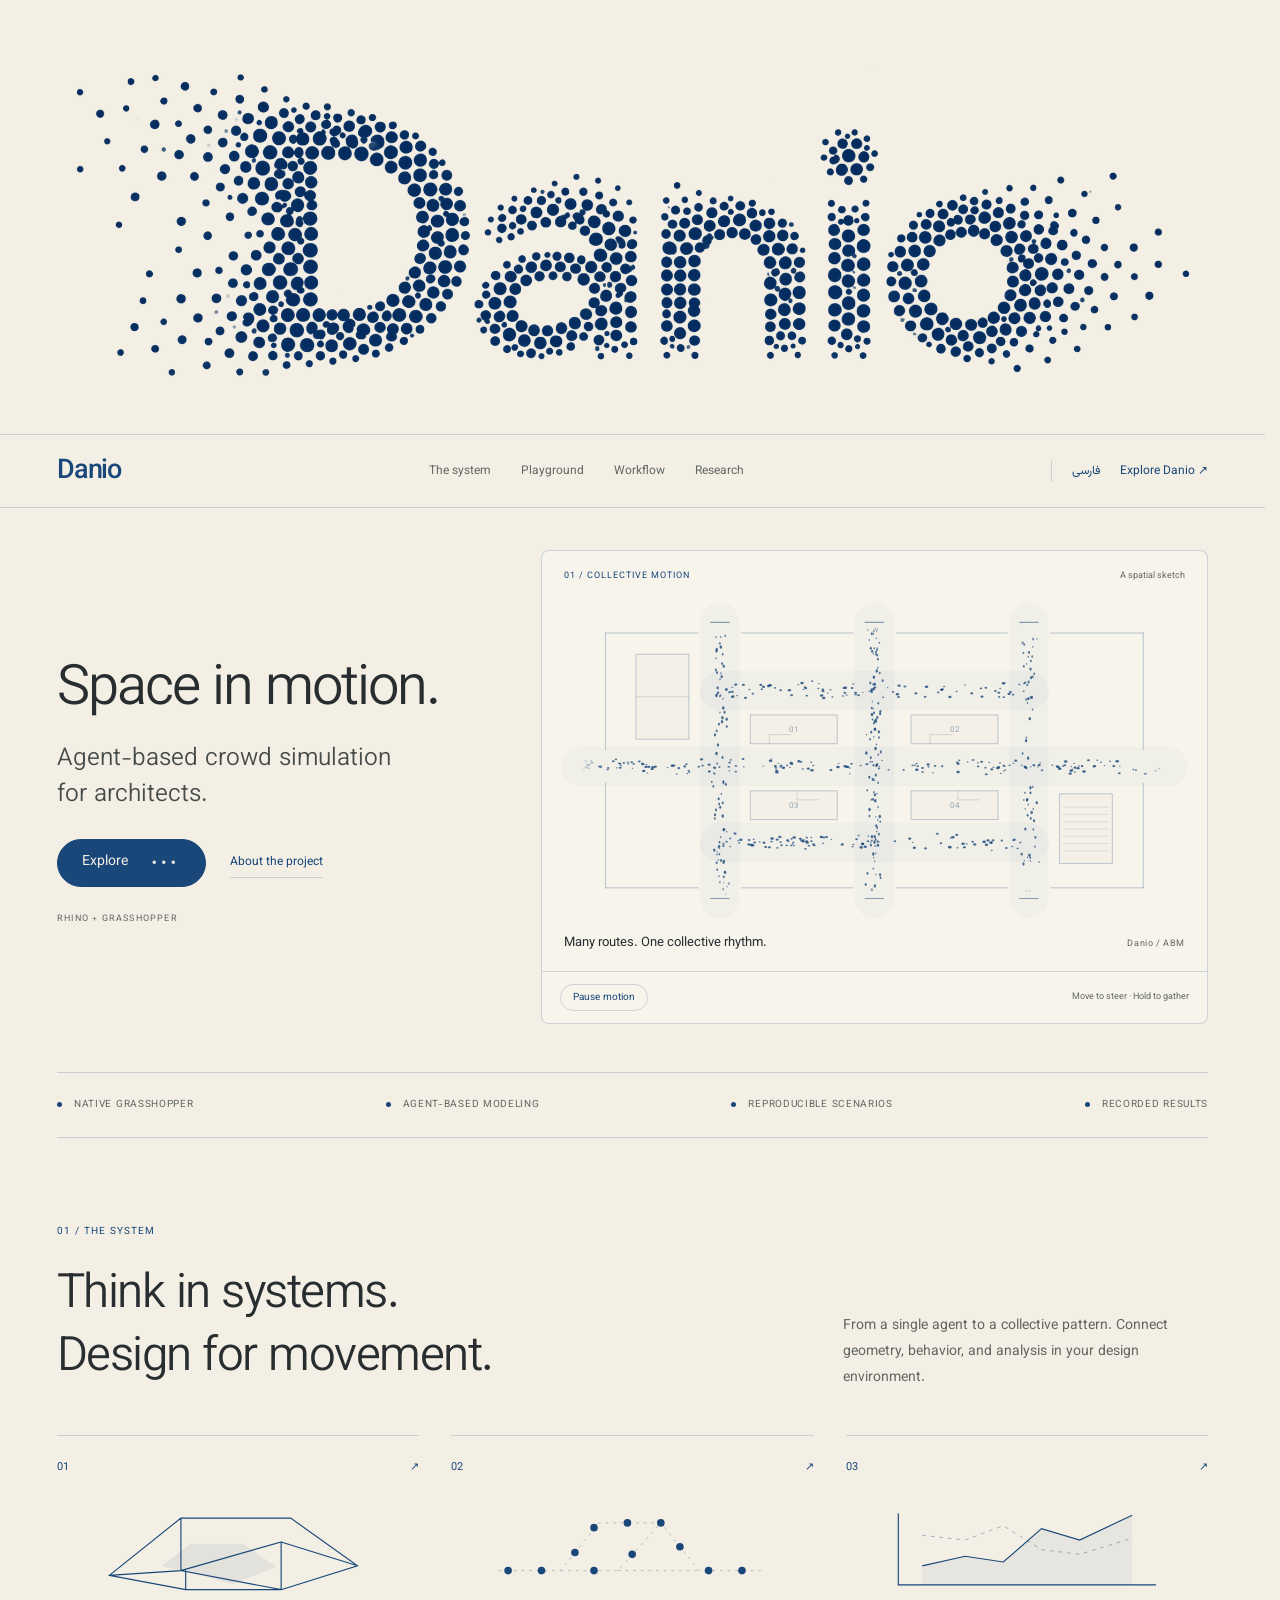
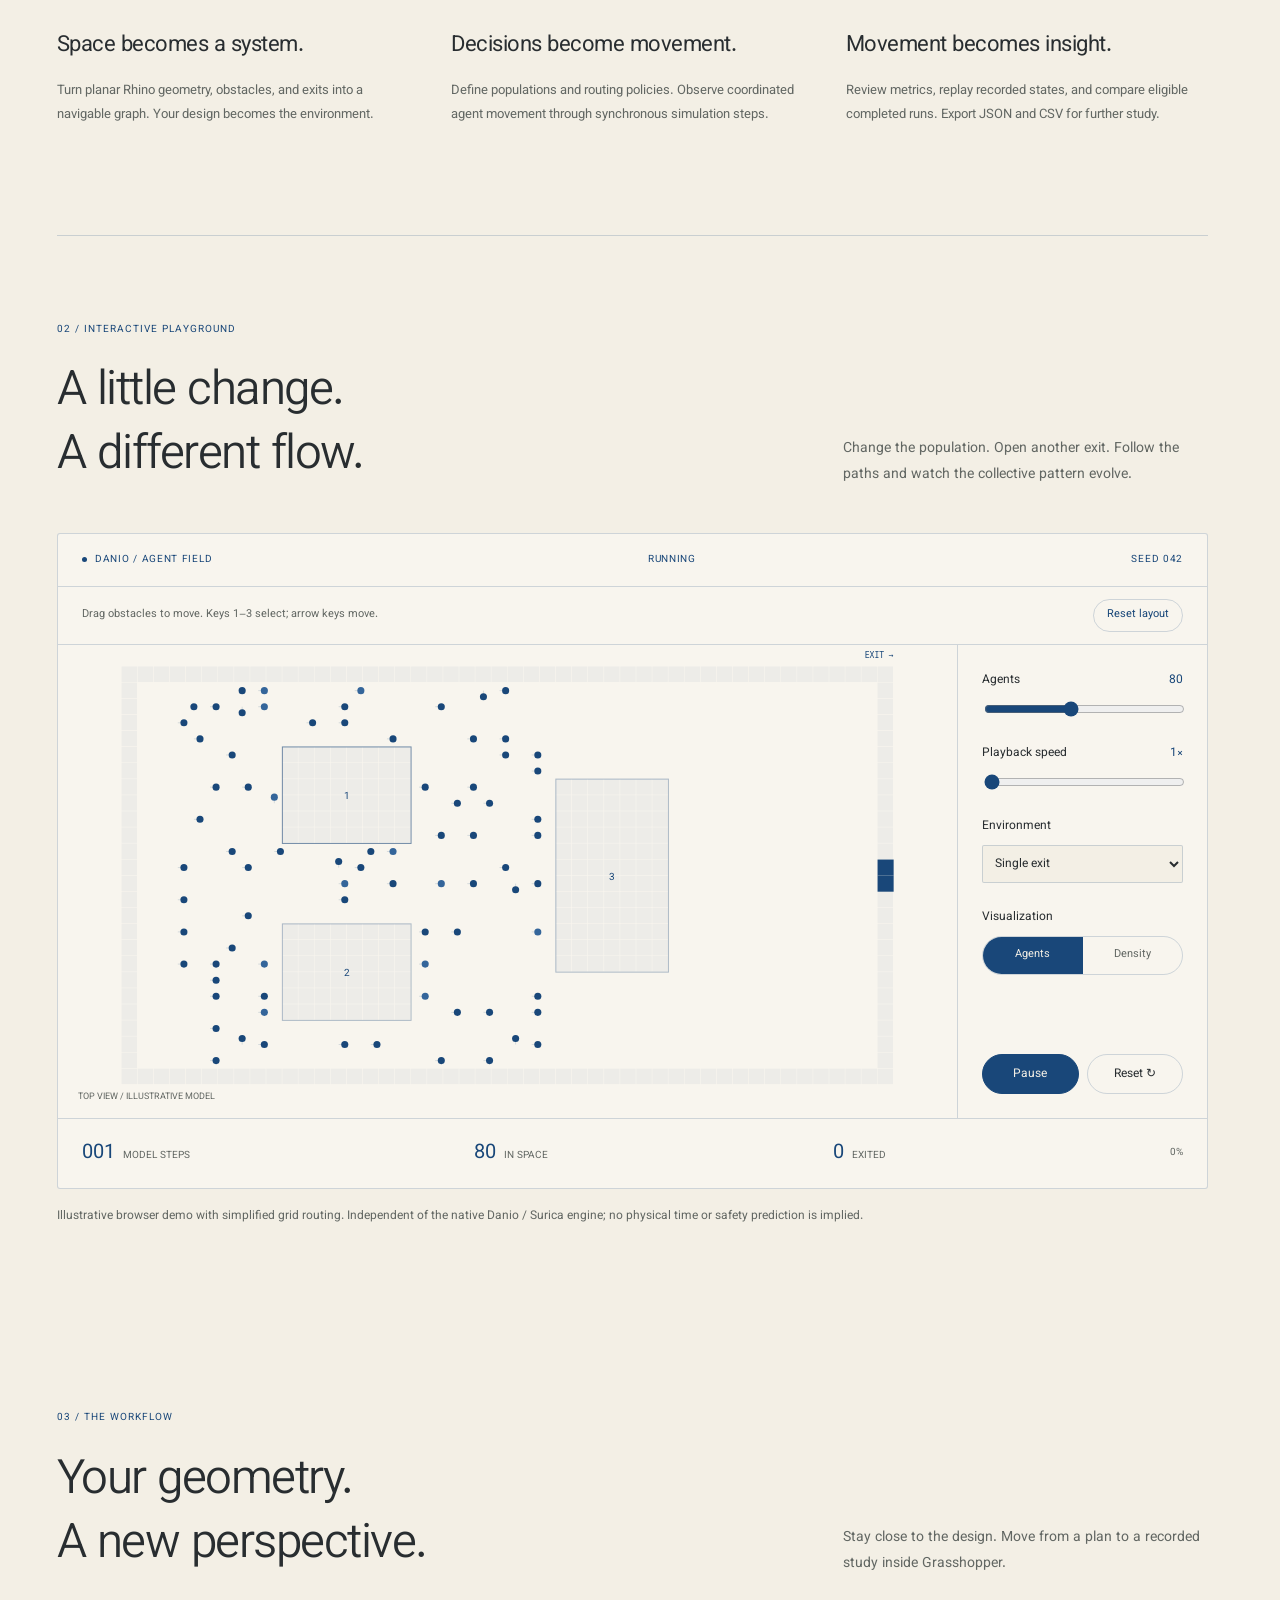
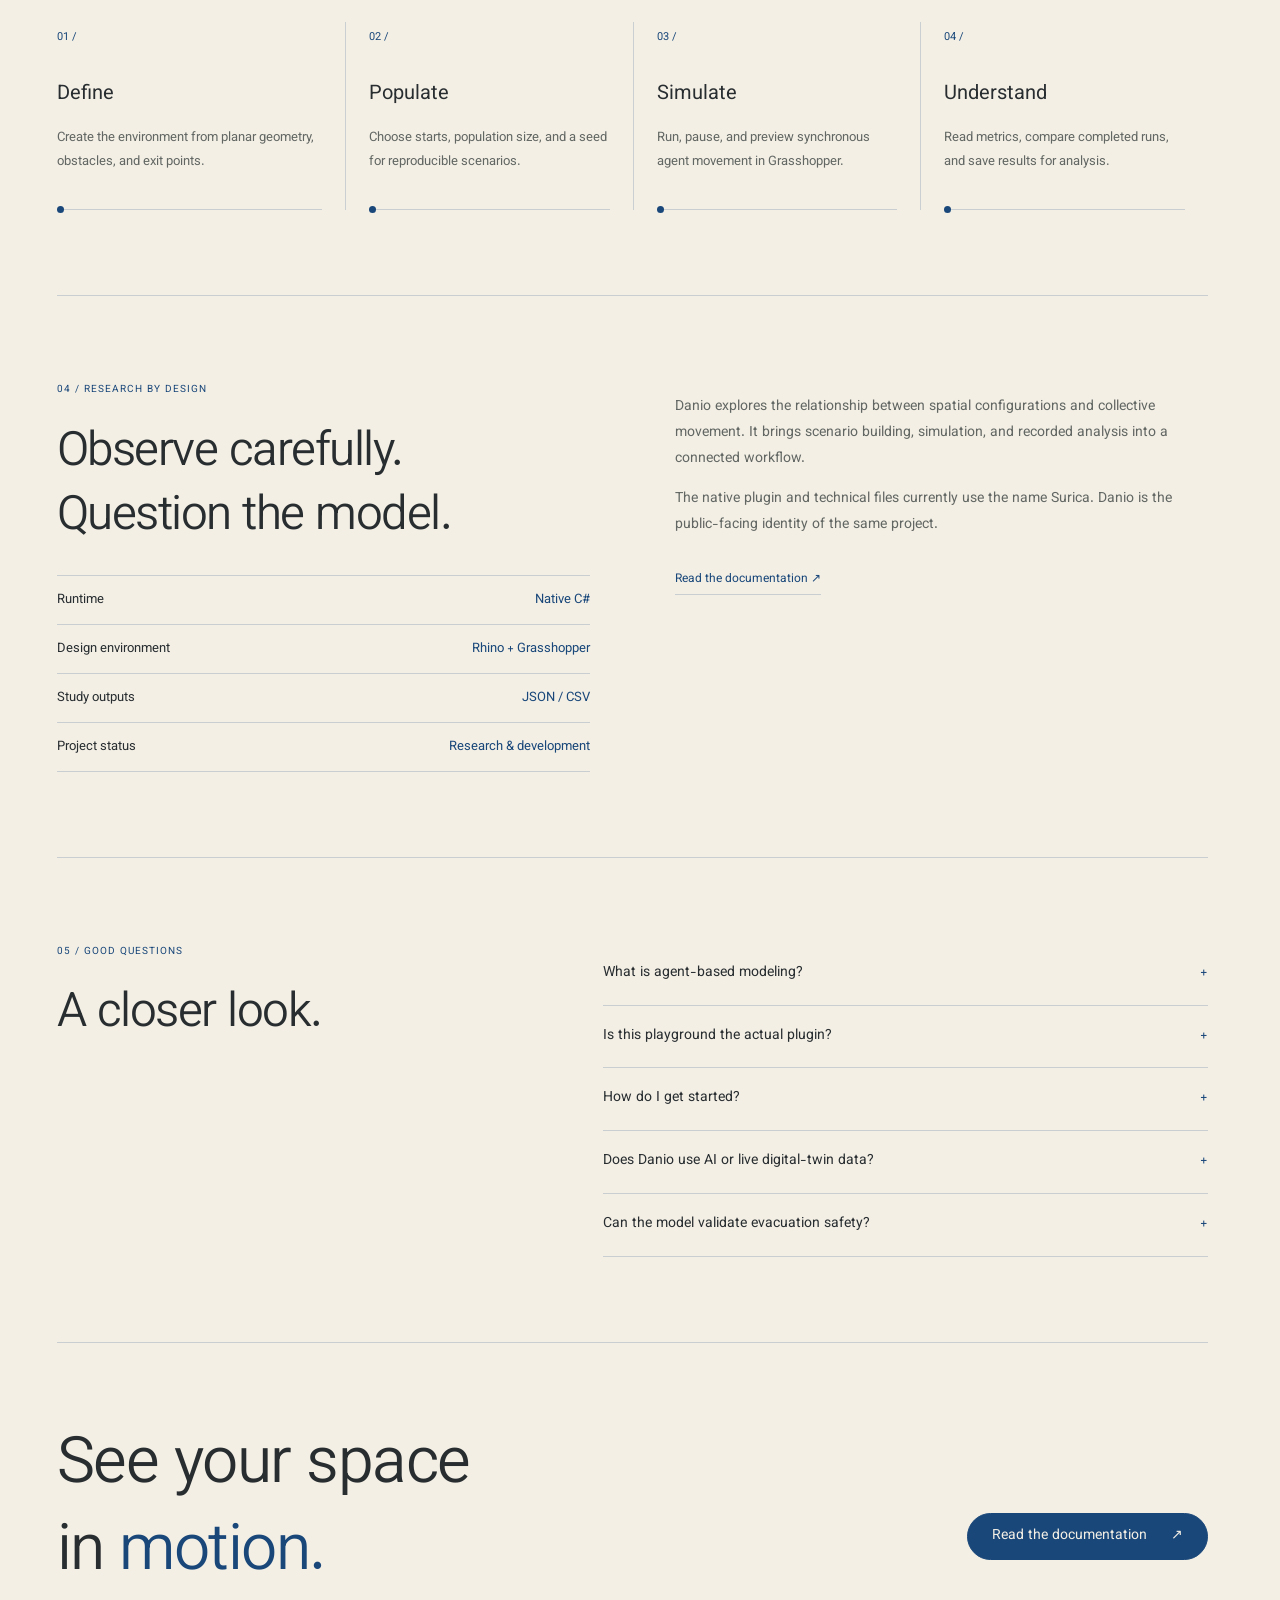
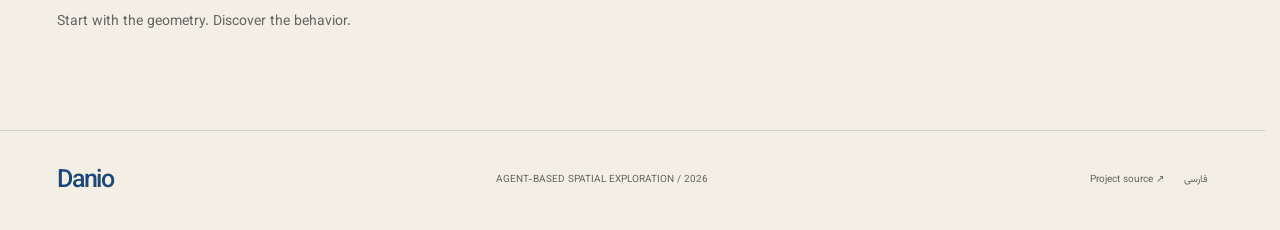
==== en/index.html @ a2cad014 "first version" ====
<!doctype html>
<html lang="en" dir="ltr">
<head>
<meta charset="utf-8"><meta name="viewport" content="width=device-width, initial-scale=1">
<title>Danio — Space. Agents. Emergence.</title><meta name="description" content="Explore agent-based crowd simulation for Rhino and Grasshopper. Discover the workflow and experiment with an interactive movement illustration."><meta name="theme-color" content="#f3efe5">
<meta property="og:title" content="Danio — Space. Agents. Emergence."><meta property="og:description" content="Explore agent-based crowd simulation for Rhino and Grasshopper. Discover the workflow and experiment with an interactive movement illustration."><meta property="og:type" content="website">
<link rel="icon" href="../assets/favicon.svg" type="image/svg+xml"><link rel="preload" href="../assets/fonts/Vazirmatn-variable.woff2" as="font" type="font/woff2" crossorigin><link rel="stylesheet" href="../assets/style.css">
<link rel="alternate" hreflang="fa" href="../fa/"><script src="../assets/brand-intro.js" defer></script><script src="../assets/ambient.js" defer></script><script src="../assets/app.js" defer></script>
</head>
<body data-pause="Pause" data-resume="Play" data-running="RUNNING" data-paused="PAUSED" data-complete="COMPLETE">
<a class="skip" href="#main">Skip to content</a>
<div class="brand-masthead" aria-hidden="true"><img src="../assets/danio-wordmark.png" alt="" width="2172" height="724" fetchpriority="high"></div>
<header class="site-header"><div class="wrap header-inner"><a class="brand" href="./" aria-label="Danio">Danio</a><nav id="navigation" class="navigation" aria-label="Toggle navigation"><a href="#system">The system</a><a href="#playground">Playground</a><a href="#workflow">Workflow</a><a href="#research">Research</a></nav><div class="nav-end"><a class="lang" aria-label="Switch to Persian" lang="fa" href="../fa/">فارسی</a><a class="nav-cta" href="#playground">Explore Danio ↗</a><button class="menu-toggle" aria-label="Toggle navigation" aria-controls="navigation" aria-expanded="false">☰</button></div></div></header>
<main id="main" class="wrap">
<section class="hero"><div class="hero-copy"><h1>Space in motion.</h1><p>Agent-based crowd simulation<br>for architects.</p><div class="actions"><a class="button" href="#playground">Explore<span class="button-dots" aria-hidden="true">•••</span></a><a class="text-link" href="#research">About the project</a></div><div class="hero-note">RHINO + GRASSHOPPER</div></div><div class="hero-art"><div class="flow-heading"><span>01 / COLLECTIVE MOTION</span><span>A spatial sketch</span></div><div class="flow-plan"><canvas id="swarm" width="900" height="510" role="img" aria-label="Intersecting animated agent flows through a multi-route floor plan"></canvas></div><div class="flow-caption"><span>Many routes. One collective rhythm.</span><span class="flow-caption-note">Danio / ABM</span></div><div class="flow-controls"><button type="button" class="motion-toggle" aria-pressed="true"></button><span class="field-hint" id="field-hint">Move to steer · Hold to gather</span></div></div></section>
<div class="strip"><span>NATIVE GRASSHOPPER</span><span>AGENT-BASED MODELING</span><span>REPRODUCIBLE SCENARIOS</span><span>RECORDED RESULTS</span></div>
<section class="section" id="system"><div class="eyebrow">01 / THE SYSTEM</div><div class="section-heading reveal"><h2>Think in systems.<br>Design for movement.</h2><p>From a single agent to a collective pattern. Connect geometry, behavior, and analysis in your design environment.</p></div><div class="features"><article class="feature reveal"><div class="feature-top"><span>01</span><span>↗</span></div><div class="mini-diagram"><svg viewBox="0 0 330 110" aria-hidden="true"><path d="M30 80 105 20 220 20 290 70 210 95 110 95Z M105 20v55l105 20V45L105 75 30 80 M210 45l80 25 M110 95v-20" fill="none" stroke="currentColor" stroke-width="1.2"/><path d="m85 70 30-23 55 0 35 24-45 18Z" fill="currentColor" opacity=".08"/></svg></div><h3>Space becomes a system.</h3><p>Turn planar Rhino geometry, obstacles, and exits into a navigable graph. Your design becomes the environment.</p></article><article class="feature reveal"><div class="feature-top"><span>02</span><span>↗</span></div><div class="mini-diagram"><svg viewBox="0 0 330 110" aria-hidden="true"><path d="M25 75h65l40-50h65l40 50h65 M90 75h60l45-50 M150 75h85" fill="none" stroke="currentColor" stroke-opacity=".3" stroke-dasharray="3 5"/><circle cx="35" cy="75" r="4" fill="currentColor"/><circle cx="70" cy="75" r="4" fill="currentColor"/><circle cx="105" cy="56" r="4" fill="currentColor"/><circle cx="125" cy="30" r="4" fill="currentColor"/><circle cx="160" cy="25" r="4" fill="currentColor"/><circle cx="195" cy="25" r="4" fill="currentColor"/><circle cx="215" cy="50" r="4" fill="currentColor"/><circle cx="245" cy="75" r="4" fill="currentColor"/><circle cx="280" cy="75" r="4" fill="currentColor"/><circle cx="125" cy="75" r="4" fill="currentColor"/><circle cx="165" cy="58" r="4" fill="currentColor"/></svg></div><h3>Decisions become movement.</h3><p>Define populations and routing policies. Observe coordinated agent movement through synchronous simulation steps.</p></article><article class="feature reveal"><div class="feature-top"><span>03</span><span>↗</span></div><div class="mini-diagram"><svg viewBox="0 0 330 110" aria-hidden="true"><path d="M30 15v75h270 M55 70l45-10 40 6 40-35 40 12 55-26" fill="none" stroke="currentColor" stroke-width="1.2"/><path d="M55 70l45-10 40 6 40-35 40 12 55-26v73H55Z" fill="currentColor" opacity=".06"/><path d="M55 38l45 5 40-15 40 25 40 5 55-17" fill="none" stroke="currentColor" stroke-opacity=".4" stroke-dasharray="4 5"/></svg></div><h3>Movement becomes insight.</h3><p>Review metrics, replay recorded states, and compare eligible completed runs. Export JSON and CSV for further study.</p></article></div></section>
<section class="lab-section" id="playground"><div class="eyebrow">02 / INTERACTIVE PLAYGROUND</div><div class="section-heading reveal"><h2>A little change.<br>A different flow.</h2><p>Change the population. Open another exit. Follow the paths and watch the collective pattern evolve.</p></div><div class="lab"><div class="lab-bar"><span><span class="live-dot"></span>DANIO / AGENT FIELD</span><span id="run-status">PAUSED</span><span>SEED 042</span></div><div class="lab-body"><div class="lab-stage"><canvas id="simulation" width="900" height="480" role="img" aria-label="Illustrative grid agents navigating obstacles toward exits"></canvas><div class="stage-caption">TOP VIEW / ILLUSTRATIVE MODEL</div></div><div class="lab-controls"><label class="control" for="population"><span class="control-line"><span>Agents</span><output id="population-value" for="population">80</output></span><input id="population" type="range" min="20" max="160" step="20" value="80"></label><label class="control" for="speed"><span class="control-line"><span>Playback speed</span><output id="speed-value" for="speed">1×</output></span><input id="speed" type="range" min="1" max="4" value="1"></label><label class="control" for="scenario"><span>Environment</span><select id="scenario"><option value="single">Single exit</option><option value="dual">Dual exits</option></select></label><div class="control"><span>Visualization</span><div class="segmented" role="group" aria-label="Visualization"><button data-view="agents" aria-pressed="true">Agents</button><button data-view="density" aria-pressed="false">Density</button></div></div><div class="lab-buttons"><button id="pause" type="button">Play</button><button id="reset" class="secondary" type="button">Reset ↻</button></div></div></div><div class="lab-bottom"><span><strong id="step-count">000</strong>MODEL STEPS</span><span><strong id="remaining">80</strong>IN SPACE</span><span><strong id="exited">0</strong>EXITED</span><span id="completion">0%</span></div></div><p class="demo-note">Illustrative browser demo with simplified grid routing. Independent of the native Danio / Surica engine; no physical time or safety prediction is implied.</p><noscript><p class="demo-note">Enable JavaScript to use the interactive demo.</p></noscript></section>
<section class="section" id="workflow"><div class="eyebrow">03 / THE WORKFLOW</div><div class="section-heading reveal"><h2>Your geometry.<br>A new perspective.</h2><p>Stay close to the design. Move from a plan to a recorded study inside Grasshopper.</p></div><div class="workflow"><article class="reveal"><span class="step-number">01 /</span><h3>Define</h3><p>Create the environment from planar geometry, obstacles, and exit points.</p><div class="node-line" aria-hidden="true"></div></article><article class="reveal"><span class="step-number">02 /</span><h3>Populate</h3><p>Choose starts, population size, and a seed for reproducible scenarios.</p><div class="node-line" aria-hidden="true"></div></article><article class="reveal"><span class="step-number">03 /</span><h3>Simulate</h3><p>Run, pause, and preview synchronous agent movement in Grasshopper.</p><div class="node-line" aria-hidden="true"></div></article><article class="reveal"><span class="step-number">04 /</span><h3>Understand</h3><p>Read metrics, compare completed runs, and save results for analysis.</p><div class="node-line" aria-hidden="true"></div></article></div></section>
<section class="section research" id="research"><div class="reveal"><div class="eyebrow">04 / RESEARCH BY DESIGN</div><h2>Observe carefully.<br>Question the model.</h2><div class="research-list"><div><span>Runtime</span><span>Native C#</span></div><div><span>Design environment</span><span>Rhino + Grasshopper</span></div><div><span>Study outputs</span><span>JSON / CSV</span></div><div><span>Project status</span><span>Research & development</span></div></div></div><div class="reveal"><p>Danio explores the relationship between spatial configurations and collective movement. It brings scenario building, simulation, and recorded analysis into a connected workflow.</p><p>The native plugin and technical files currently use the name Surica. Danio is the public-facing identity of the same project.</p><div class="actions"><a class="text-link" href="https://github.com/imahdiehm/danio/blob/main/plugin/README.md">Read the documentation ↗</a></div></div></section>
<section class="section faq-layout"><div><div class="eyebrow">05 / GOOD QUESTIONS</div><h2>A closer look.</h2></div><div><details><summary>What is agent-based modeling?</summary><p>An approach that represents individuals as agents with local rules. Their interactions with the environment and one another produce collective patterns that can be studied.</p></details><details><summary>Is this playground the actual plugin?</summary><p>No. This browser illustration uses a small grid and simplified routing to explain the idea. The native C# plugin has its own simulation policy, recording, metrics, and validation routes.</p></details><details><summary>How do I get started?</summary><p>The technical guide describes building the single Surica.gha file and loading it into Grasshopper. You need Windows, the .NET SDK, and the installed Rhino SDK to build the current plugin. No public binary download is provided here.</p></details><details><summary>Does Danio use AI or live digital-twin data?</summary><p>The current native workflow uses rule-based agents and recorded simulation results. The animated floor plan is a concept illustration; no machine-learning inference, sensor connection, or live physical synchronization is included.</p></details><details><summary>Can the model validate evacuation safety?</summary><p>The project supports research and scenario exploration. Physical calibration and independent behavioral validation are required before using results for safety decisions.</p></details></div></section>
<section class="closing reveal"><div><h2>See your space<br>in <em>motion.</em></h2><p>Start with the geometry. Discover the behavior.</p></div><a class="button" href="https://github.com/imahdiehm/danio/blob/main/plugin/README.md">Read the documentation <span aria-hidden="true">↗</span></a></section>
</main><footer class="wrap footer"><a class="brand" href="#main">Danio</a><span>AGENT-BASED SPATIAL EXPLORATION / 2026</span><div class="footer-links"><a href="https://github.com/imahdiehm/danio">Project source ↗</a><a href="../fa/" lang="fa">فارسی</a></div></footer>
</body></html>
---- assets/style.css ----
@font-face{font-family:Vazirmatn;src:url('./fonts/Vazirmatn-variable.woff2') format('woff2');font-weight:100 900;font-style:normal;font-display:swap}
:root{color-scheme:light;--paper:#f3efe5;--panel:#f8f5ee;--blue:#194779;--ink:#282d30;--muted:#626763;--line:#19477930;--accent:#194779;--mono:Vazirmatn,'Segoe UI',sans-serif;--font:Vazirmatn,'Segoe UI',Arial,sans-serif}
*{box-sizing:border-box}html{scroll-behavior:smooth;scroll-padding-top:95px}body{margin:0;background:var(--paper);color:var(--ink);font-family:var(--font);line-height:1.85}a{color:inherit;text-decoration:none}button,input,select{font:inherit}button{cursor:pointer}a:focus-visible,button:focus-visible,input:focus-visible,select:focus-visible,summary:focus-visible{outline:2px solid var(--accent);outline-offset:5px}::selection{background:var(--blue);color:var(--paper)}
.wrap{max-width:1480px;margin:auto;padding-inline:4.5%}.brand-masthead{height:clamp(190px,34vw,435px);display:flex;align-items:center;justify-content:center;padding:24px 4% 14px;border-bottom:1px solid var(--line);overflow:hidden}.brand-masthead img{display:block;width:100%;height:100%;object-fit:contain}
.site-header{position:sticky;top:0;z-index:20;background:#f3efe5f5;border-bottom:1px solid var(--line);backdrop-filter:blur(12px)}.header-inner{height:72px;display:flex;align-items:center;justify-content:space-between;gap:25px}.brand{font:500 27px var(--font);letter-spacing:-1.2px;color:var(--blue);direction:ltr}.navigation{display:flex;gap:30px;align-items:center;font-size:12px;color:var(--muted)}.navigation a{position:relative;transition:color .2s}.navigation a:hover{color:var(--blue)}.navigation a:after{content:'';position:absolute;bottom:-8px;inset-inline-start:0;width:0;height:2px;background:var(--accent);transition:width .25s}.navigation a:hover:after{width:100%}.nav-end{display:flex;align-items:center;gap:20px}.lang{font-size:12px;color:var(--blue);border-inline-start:1px solid var(--line);padding-inline-start:20px}.nav-cta{font-size:12px;color:var(--blue)}.menu-toggle{display:none}
.hero{display:grid;grid-template-columns:.95fr 1.3fr;align-items:center;gap:22px;min-height:380px;padding-block:24px 35px}.hero-copy{position:relative;z-index:2}.hero h1{font-size:clamp(37px,4.35vw,64px);font-weight:300;letter-spacing:-2px;line-height:1.2;margin:12px 0 16px;white-space:nowrap}.hero p{font-size:clamp(17px,1.9vw,26px);font-weight:300;line-height:1.5;max-width:455px;margin:0;color:#454b49}.actions{display:flex;align-items:center;gap:24px;flex-wrap:wrap;margin-top:25px}.button{display:inline-flex;align-items:center;justify-content:space-between;gap:24px;background:var(--blue);color:var(--paper);padding:10px 24px;border:1px solid var(--blue);border-radius:40px;font-size:14px;font-weight:400;transition:background .2s,transform .2s}.button:hover{background:#10355e;transform:translateY(-2px)}.button-dots{font-family:Arial,sans-serif;font-size:13px;letter-spacing:5px;color:#e5e4dc}.text-link{font-size:12px;color:var(--blue);border-bottom:1px solid var(--line);padding-block:4px}.text-link:hover{border-color:var(--blue)}.hero-note{font-size:9px;letter-spacing:1.2px;color:var(--muted);margin-top:24px}.hero-art{position:relative;min-width:0;aspect-ratio:1.65;direction:ltr}.hero-art canvas{position:absolute;inset:0;display:block;width:100%;height:calc(100% - 32px)}.motion-toggle{position:absolute;bottom:0;left:0;border:0;background:var(--paper);color:var(--muted);padding:3px 0;font-size:9px}.field-hint{position:absolute;bottom:0;right:0;color:var(--muted);font-size:9px;pointer-events:none}.strip{display:flex;justify-content:space-between;align-items:center;gap:18px;border-block:1px solid var(--line);padding-block:23px;color:var(--muted);font-size:10px;letter-spacing:.7px}.strip span{display:flex;align-items:center;gap:12px}.strip span:before{content:'';display:block;width:5px;height:5px;border-radius:50%;background:var(--blue)}
.section{padding-block:85px;border-bottom:1px solid var(--line)}.eyebrow{font-size:10px;color:var(--blue);letter-spacing:1px}.section-heading{display:flex;justify-content:space-between;align-items:end;gap:40px;margin:22px 0 44px}h2{font-size:clamp(30px,3.7vw,49px);font-weight:300;line-height:1.35;letter-spacing:-1.5px;margin:0}.section-heading>p{font-size:14px;color:var(--muted);max-width:365px;margin:0}.features{display:grid;grid-template-columns:repeat(3,1fr);gap:32px}.feature{padding:22px 0;border-top:1px solid var(--line);transition:border-color .25s}.feature:hover{border-color:var(--blue)}.feature-top{display:flex;justify-content:space-between;font-size:11px;color:var(--blue)}.feature h3{font-size:22px;font-weight:400;letter-spacing:-.5px;margin:22px 0 10px}.feature p{font-size:13px;color:var(--muted);margin-bottom:0}.mini-diagram{height:105px;margin-top:20px;direction:ltr}.mini-diagram svg{width:100%;height:100%;color:var(--blue)}
.lab-section{padding-block:85px}.lab{border:1px solid var(--line);border-radius:3px;overflow:hidden;direction:ltr;background:var(--panel)}.lab-bar{padding:17px 24px;display:flex;justify-content:space-between;border-bottom:1px solid var(--line);font-size:10px;gap:15px;color:var(--blue);letter-spacing:.7px}.live-dot{display:inline-block;width:5px;height:5px;border-radius:50%;background:var(--blue);margin-right:8px}.lab-body{display:grid;grid-template-columns:1fr 250px}.lab-stage{position:relative;min-width:0}.lab-stage canvas{display:block;width:100%;aspect-ratio:1.9;min-height:290px}.stage-caption{position:absolute;bottom:12px;left:20px;font-size:9px;color:var(--muted);pointer-events:none}.lab-controls{border-left:1px solid var(--line);padding:24px;display:flex;flex-direction:column;gap:23px}.control{display:flex;flex-direction:column;gap:8px;font-size:12px}.control-line{display:flex;justify-content:space-between}.control output{font-size:12px;color:var(--blue)}input[type=range]{width:100%;accent-color:var(--blue);cursor:pointer}.control select{width:100%;background:var(--paper);border:1px solid var(--line);color:var(--ink);padding:8px;font-size:12px;border-radius:2px}.segmented{display:flex;border:1px solid var(--line);border-radius:25px;overflow:hidden}.segmented button{width:50%;background:none;color:var(--muted);border:0;padding:8px 5px;font-size:11px}.segmented button[aria-pressed=true]{background:var(--blue);color:var(--paper)}.lab-buttons{display:flex;gap:8px;margin-top:auto}.lab-buttons button{background:var(--blue);color:var(--paper);border:1px solid var(--blue);padding:8px 10px;font-size:12px;flex:1;border-radius:25px}.lab-buttons button.secondary{background:transparent;border-color:var(--line);color:var(--ink)}.lab-bottom{display:flex;gap:28px;align-items:center;justify-content:space-between;border-top:1px solid var(--line);padding:16px 24px;font-size:10px;color:var(--muted)}.lab-bottom strong{font-size:20px;font-weight:400;color:var(--blue);margin-right:8px}.demo-note{font-size:12px;color:var(--muted);margin-top:16px}
.workflow{display:grid;grid-template-columns:repeat(4,1fr);margin-top:45px}.workflow article{padding:0 23px;border-inline-start:1px solid var(--line)}.workflow article:first-child{padding-inline-start:0;border:0}.step-number{font-size:11px;color:var(--blue)}.workflow h3{font-size:20px;font-weight:400;margin:24px 0 12px}.workflow p{font-size:13px;color:var(--muted)}.node-line{margin-top:35px;height:1px;background:var(--line);position:relative}.node-line:before{content:'';position:absolute;top:-3px;inset-inline-start:0;width:7px;height:7px;background:var(--blue);border-radius:50%}.research{display:grid;grid-template-columns:1fr 1fr;gap:85px}.research h2,.faq-layout h2{margin-top:22px}.research p{font-size:14px;color:var(--muted)}.research-list{border-top:1px solid var(--line);margin-top:25px}.research-list div{display:flex;justify-content:space-between;gap:15px;padding:12px 0;border-bottom:1px solid var(--line);font-size:13px}.research-list span:last-child{color:var(--blue)}.faq-layout{display:grid;grid-template-columns:1fr 1.3fr;gap:80px}details{border-bottom:1px solid var(--line);padding-block:18px}summary{cursor:pointer;font-size:14px;list-style:none;display:flex;justify-content:space-between;gap:20px}summary::-webkit-details-marker{display:none}summary:after{content:'+';color:var(--blue)}details[open] summary:after{content:'−'}details p{font-size:13px;color:var(--muted);padding-inline-end:24px}.closing{padding-block:80px;display:flex;align-items:center;justify-content:space-between;gap:35px}.closing h2{font-size:clamp(40px,5vw,70px)}.closing em{font-style:normal;color:var(--blue)}.closing p{font-size:14px;color:var(--muted)}.footer{border-top:1px solid var(--line);padding-block:30px;display:flex;align-items:center;justify-content:space-between;gap:20px;font-size:10px;color:var(--muted)}.footer .brand{font-size:25px}.footer-links{display:flex;gap:20px}
.skip{position:fixed;top:-100px;left:15px;z-index:100;background:var(--panel);padding:10px}.skip:focus{top:10px}.js .reveal{opacity:0;transform:translateY(16px);transition:opacity .6s,transform .6s}.js .reveal.visible{opacity:1;transform:none}#swarm{cursor:crosshair;touch-action:pan-y}#swarm[data-pointer-mode=attract]{cursor:grabbing}#simulation{touch-action:none}#simulation.over-obstacle{cursor:grab}#simulation.dragging{cursor:grabbing}#simulation:focus-visible{outline-offset:-4px}.layout-tools{display:flex;align-items:center;flex-wrap:wrap;gap:10px 20px;padding:12px 24px;border-bottom:1px solid var(--line);color:var(--muted);font-size:11px}.layout-tools button{margin-inline-start:auto;padding:5px 13px;border:1px solid var(--line);border-radius:25px;background:transparent;color:var(--blue);font-size:11px}.layout-status:empty{display:none}.layout-status{flex-basis:100%;color:var(--blue)}
[dir=rtl] .hero h1{font-size:clamp(38px,4.5vw,62px);font-weight:350;letter-spacing:-1px;line-height:1.65}[dir=rtl] .hero p{font-size:21px;line-height:1.9}[dir=rtl] h2{letter-spacing:-.5px;line-height:1.7}[dir=rtl] .eyebrow,[dir=rtl] .strip{letter-spacing:0}[dir=rtl] .hero-note{letter-spacing:0;font-size:11px}[dir=rtl] .lab-controls,[dir=rtl] .layout-tools{direction:rtl}[dir=rtl] .field-hint{direction:rtl;font-size:9px}[dir=rtl] .feature h3{letter-spacing:0}
@media(max-width:1100px){.navigation{gap:18px}.hero{grid-template-columns:1fr 1.1fr}.lab-body{grid-template-columns:1fr 220px}.research,.faq-layout{gap:40px}.field-hint{max-width:180px;font-size:8px}.strip{font-size:9px}}
@media(max-width:760px){html{scroll-padding-top:90px}.brand-masthead{height:clamp(155px,39vw,290px);padding:16px 3%}.header-inner{height:66px;gap:15px}.brand{font-size:25px}.navigation{display:none;position:absolute;top:66px;inset-inline:0;padding:20px 5%;background:var(--paper);border-bottom:1px solid var(--line);flex-wrap:wrap}.navigation.open{display:flex}.nav-end{gap:15px}.nav-cta{display:none}.menu-toggle{display:block;background:none;border:1px solid var(--line);border-radius:25px;color:var(--blue);padding:4px 12px;font-size:18px}.lang{border:0;padding:0}.hero{grid-template-columns:1fr;min-height:0;gap:22px;padding-block:35px 28px}.hero h1{font-size:clamp(37px,8.5vw,57px);letter-spacing:-1.5px;margin-block:5px 13px}.hero p{font-size:20px}.hero-note{margin-top:18px}.hero-art{width:100%;max-width:620px;justify-self:center;aspect-ratio:1.5}.field-hint{max-width:170px;font-size:8px}.motion-toggle{font-size:8px}.strip{display:grid;grid-template-columns:1fr 1fr;gap:15px;padding-block:20px;font-size:9px;letter-spacing:0}.section,.lab-section{padding-block:55px}.section-heading{display:block;margin-bottom:30px}.section-heading>p{margin-top:18px;max-width:440px}.features{grid-template-columns:1fr;gap:20px}.mini-diagram{height:85px}.feature{padding-block:20px}.lab-body{grid-template-columns:1fr}.lab-controls{border-left:0;border-top:1px solid var(--line);display:grid;grid-template-columns:1fr 1fr;padding:18px;gap:20px}.lab-buttons{margin:0;align-items:end}.lab-stage canvas{aspect-ratio:1.5;min-height:240px}.lab-bar{font-size:8px;padding:15px}.lab-bottom{gap:15px;padding:15px;font-size:9px;flex-wrap:wrap}.lab-bottom strong{font-size:17px}.layout-tools{padding:12px 15px;font-size:10px;gap:10px}.workflow{grid-template-columns:1fr 1fr;gap:30px 15px}.workflow article{padding-inline:16px}.workflow article:nth-child(3){padding-inline-start:0;border:0}.research,.faq-layout{grid-template-columns:1fr;gap:30px}.closing{align-items:start;flex-direction:column;padding-block:55px}.footer{flex-wrap:wrap;gap:20px}.footer>span{font-size:9px}[dir=rtl] .hero h1{font-size:clamp(36px,8.8vw,53px);letter-spacing:-.5px}[dir=rtl] .hero p{font-size:19px}[dir=rtl] .strip{font-size:11px}[dir=rtl] h2{font-size:30px}html:not(.js) .header-inner{height:auto;min-height:66px;flex-wrap:wrap;padding-block:15px}html:not(.js) .navigation{display:flex;position:static;order:3;width:100%;padding:10px 0 0;border:0}html:not(.js) .menu-toggle{display:none}}
@media(prefers-reduced-motion:reduce){html{scroll-behavior:auto}*,*:before,*:after{animation:none!important;transition:none!important}.js .reveal{opacity:1;transform:none}}

/* The original particle asset stays as the progressive-enhancement fallback. */
.brand-masthead{position:relative}
.hero{grid-template-columns:.9fr 1.35fr;gap:40px;padding-block:42px 48px;min-height:425px}
.hero-art{aspect-ratio:auto;min-width:0;width:100%;align-self:center;border:1px solid var(--line);border-radius:8px;background:#f7f4ec;overflow:hidden;direction:ltr}
.flow-heading{display:flex;align-items:center;justify-content:space-between;gap:14px;padding:17px 22px 0;color:var(--blue);font-size:9px;letter-spacing:1px}
.flow-heading span:last-child{color:var(--muted);letter-spacing:0}
.flow-plan{position:relative;aspect-ratio:1.95;min-height:245px;margin:5px 0 0}
.hero-art .flow-plan canvas{position:absolute;inset:0;display:block;width:100%;height:100%}
.flow-caption{display:flex;align-items:baseline;justify-content:space-between;gap:16px;padding:0 22px 16px;font-size:13px;color:var(--ink)}
.flow-caption-note{color:var(--muted);font-size:9px;white-space:nowrap;letter-spacing:.6px}
.flow-controls{display:flex;align-items:center;justify-content:space-between;gap:18px;border-top:1px solid var(--line);padding:12px 18px;min-height:51px}
.hero-art .motion-toggle{position:static;flex-shrink:0;border:1px solid var(--line);border-radius:20px;background:transparent;color:var(--blue);padding:5px 12px;font-size:10px;line-height:1.5;transition:background .2s,border-color .2s}
.motion-toggle:empty{display:none}
.motion-toggle:hover{background:#1947790b;border-color:#19477970}
.hero-art .field-hint{position:static;font-size:9px;color:var(--muted);max-width:none;text-align:end;line-height:1.6}
#swarm[data-pointer-mode=gather]{cursor:grabbing}
[dir=rtl] .flow-heading,[dir=rtl] .flow-caption,[dir=rtl] .flow-controls{direction:rtl}
[dir=rtl] .flow-heading{letter-spacing:0;font-size:10px}
[dir=rtl] .flow-caption-note{direction:ltr;letter-spacing:.2px}
[dir=rtl] .hero-art .field-hint{font-size:9px}
@media(max-width:1100px){.hero{grid-template-columns:1fr 1.15fr;gap:24px}.flow-heading{padding-inline:16px;font-size:8px}.flow-caption{padding-inline:16px;font-size:12px}.flow-controls{padding:11px 13px;gap:10px}.hero-art .field-hint{font-size:8px}}
@media(max-width:760px){.hero{grid-template-columns:1fr;gap:30px;padding-block:32px;min-height:0}.hero-art{aspect-ratio:auto;max-width:620px}.flow-heading{font-size:8px;padding:15px 15px 0}.flow-plan{aspect-ratio:1.45;min-height:220px}.flow-caption{padding:2px 15px 14px;font-size:12px}.flow-caption-note{font-size:8px}.flow-controls{padding:11px 12px;gap:12px}.hero-art .motion-toggle{font-size:10px}.hero-art .field-hint{font-size:8px;max-width:170px}[dir=rtl] .hero-art .field-hint{font-size:9px;max-width:185px}}

/* Intro is created only when the original image is ready. No loading gate without JS. */
html{scrollbar-gutter:stable}
body.intro-running{overflow:hidden}
.brand-masthead.intro-active img{opacity:0}
.brand-intro{position:fixed;inset:0;z-index:1000;background:#f3efe5;direction:ltr}
.brand-intro canvas{display:block;width:100%;height:100%;pointer-events:none}
.intro-skip{position:absolute;bottom:30px;inset-inline-end:4.5%;padding:9px 18px;border:1px solid var(--line);border-radius:25px;background:var(--paper);color:var(--blue);font-size:11px}
.intro-skip:hover{border-color:var(--blue)}
@media(prefers-reduced-motion:reduce){.brand-masthead img{opacity:1!important}}
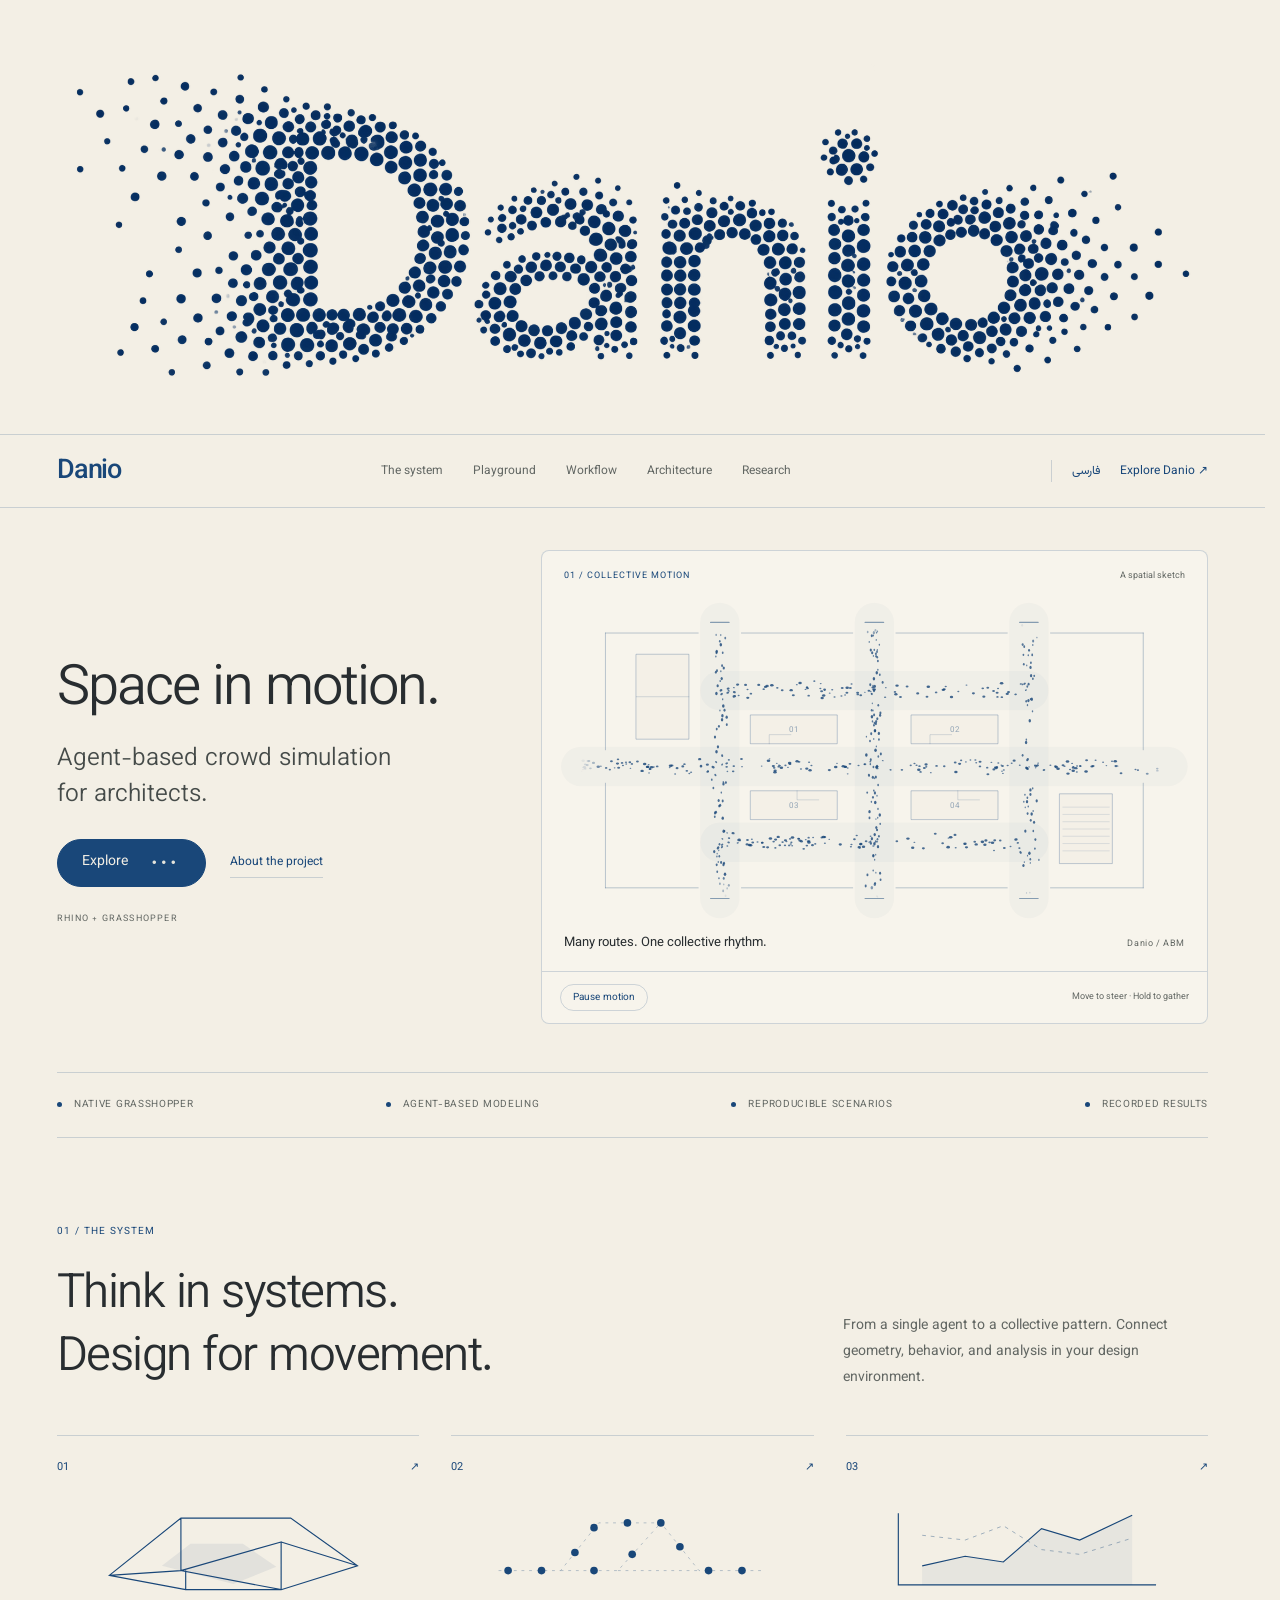
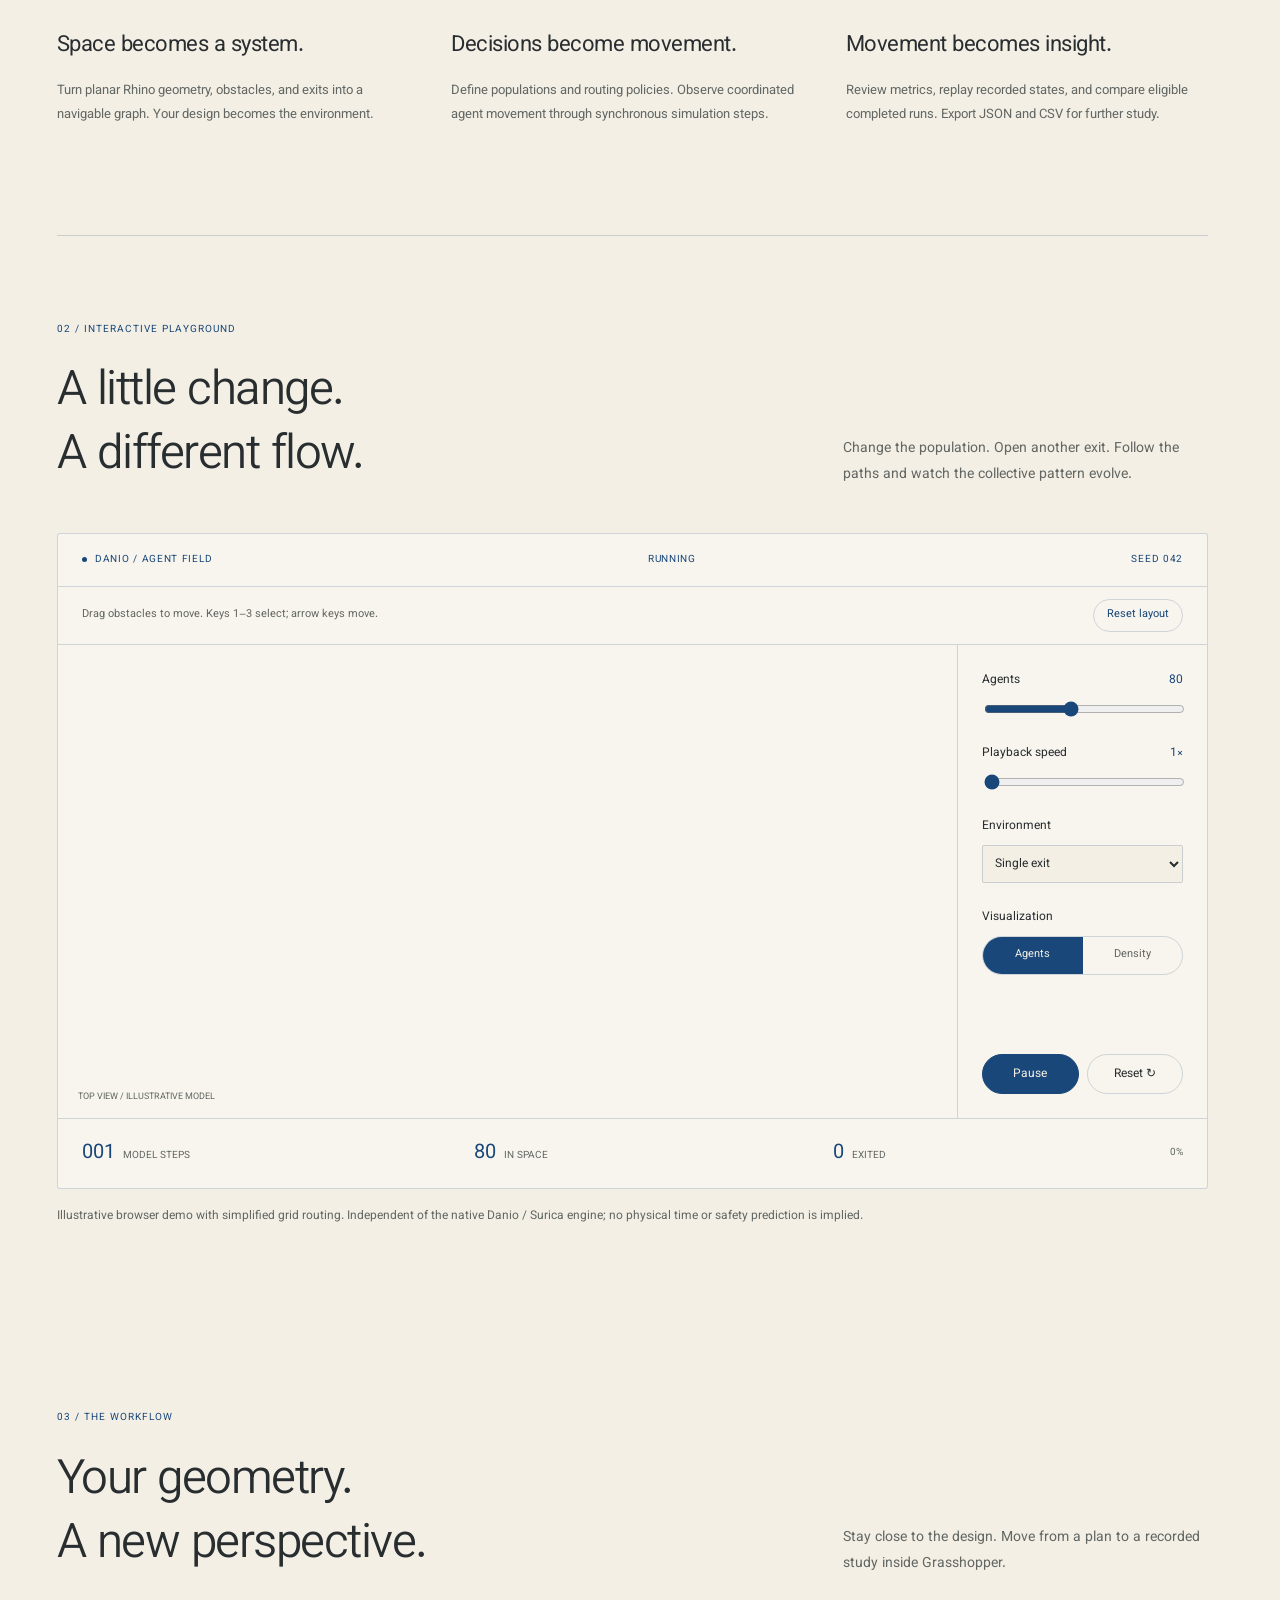
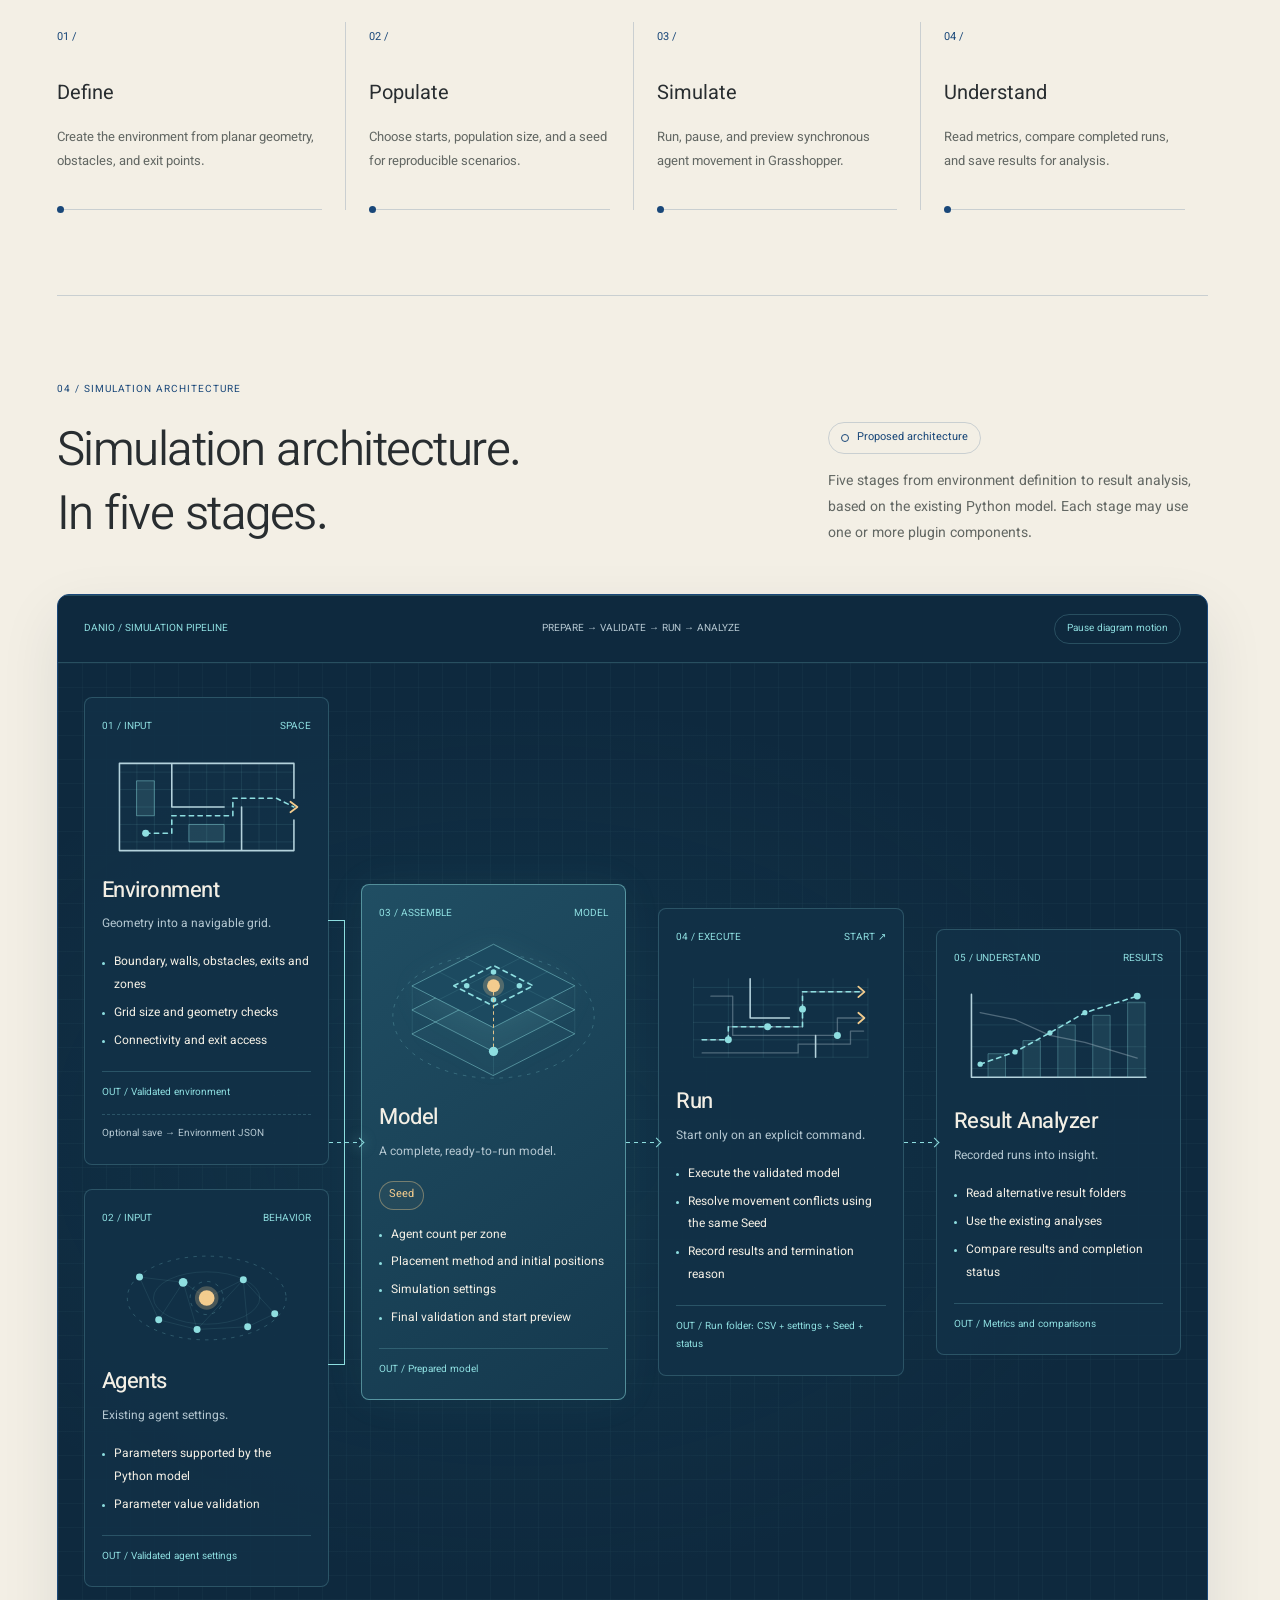
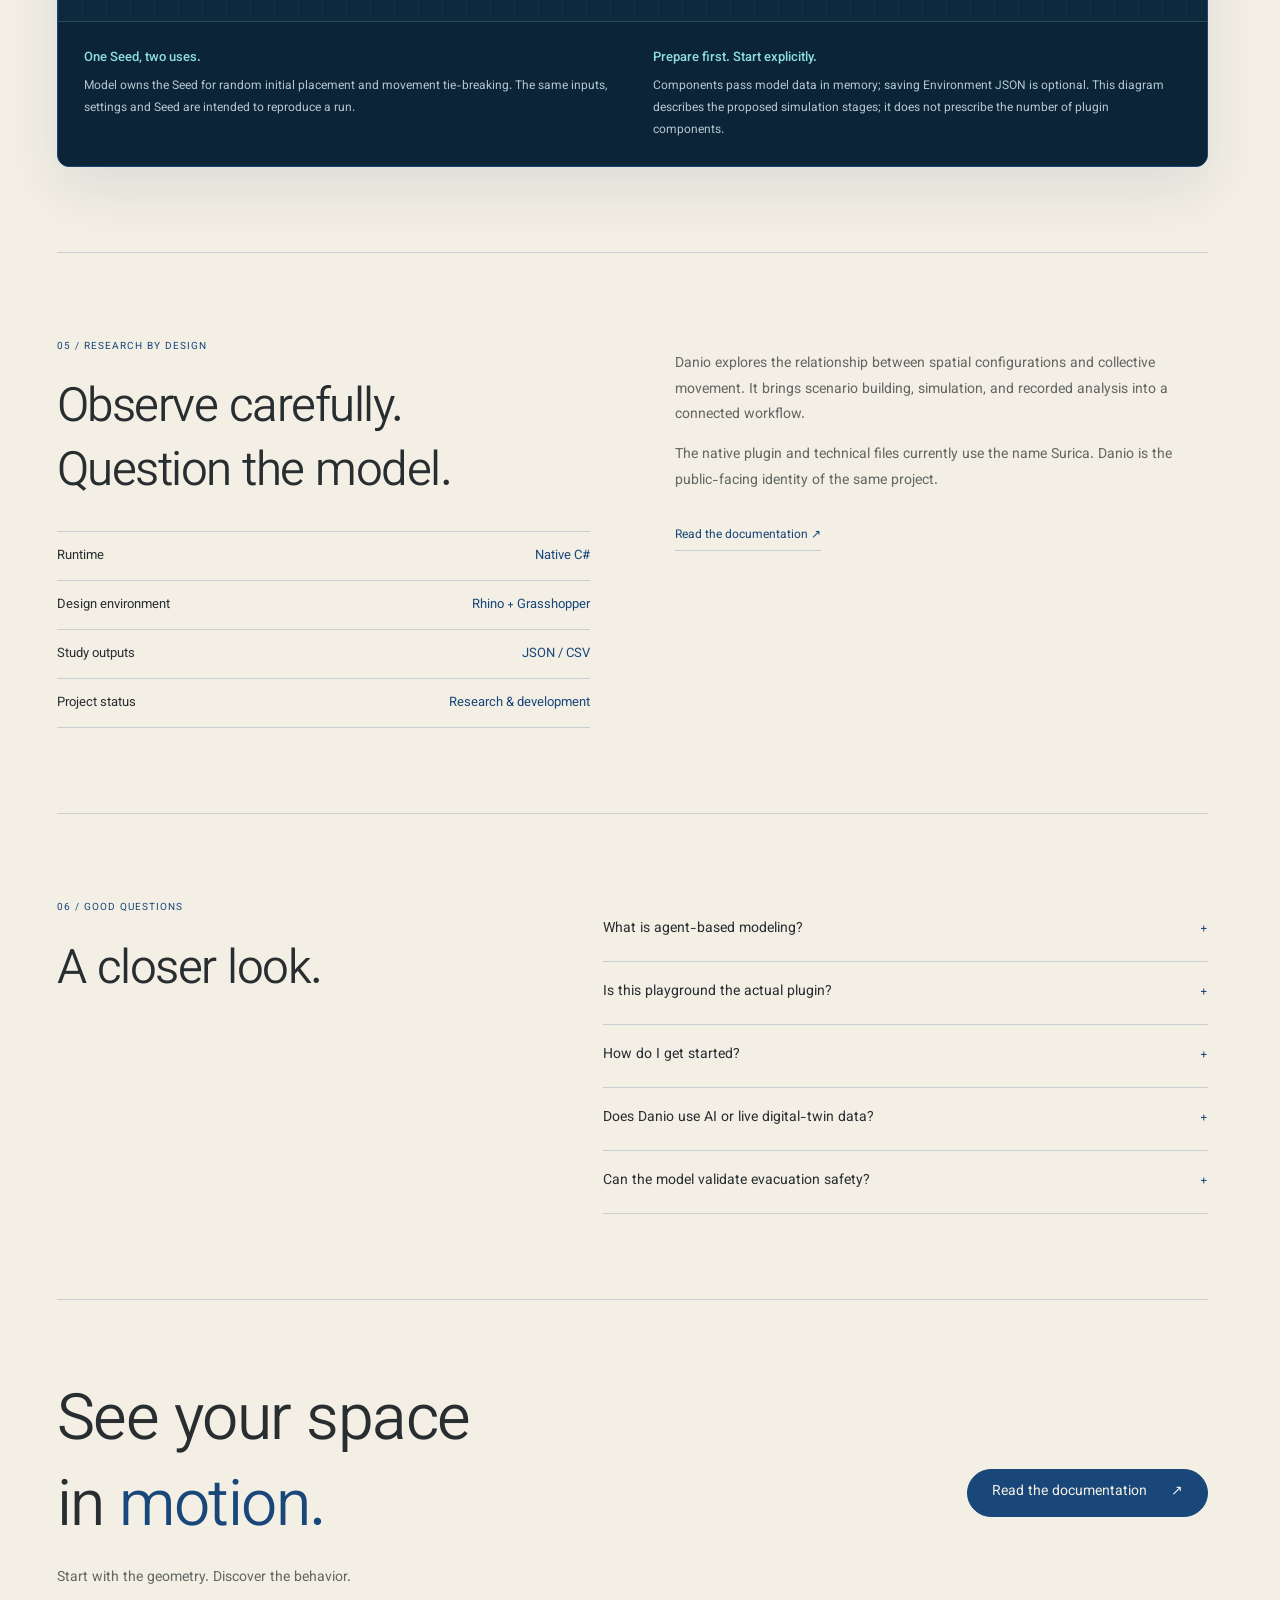
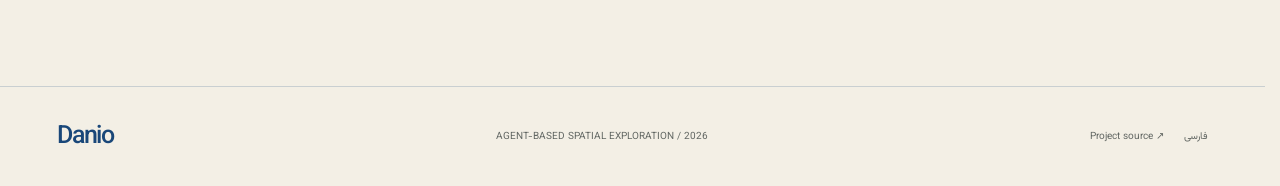
==== commit b13b4d60: "Add bilingual five-stage simulation architecture diagram" ====
--- a/en/index.html
+++ b/en/index.html
@@ -5,20 +5,38 @@
 <title>Danio — Space. Agents. Emergence.</title><meta name="description" content="Explore agent-based crowd simulation for Rhino and Grasshopper. Discover the workflow and experiment with an interactive movement illustration."><meta name="theme-color" content="#f3efe5">
 <meta property="og:title" content="Danio — Space. Agents. Emergence."><meta property="og:description" content="Explore agent-based crowd simulation for Rhino and Grasshopper. Discover the workflow and experiment with an interactive movement illustration."><meta property="og:type" content="website">
 <link rel="icon" href="../assets/favicon.svg" type="image/svg+xml"><link rel="preload" href="../assets/fonts/Vazirmatn-variable.woff2" as="font" type="font/woff2" crossorigin><link rel="stylesheet" href="../assets/style.css">
-<link rel="alternate" hreflang="fa" href="../fa/"><script src="../assets/brand-intro.js" defer></script><script src="../assets/ambient.js" defer></script><script src="../assets/app.js" defer></script>
+<link rel="stylesheet" href="../assets/architecture.css">
+<link rel="alternate" hreflang="fa" href="../fa/"><script src="../assets/brand-intro.js" defer></script><script src="../assets/ambient.js" defer></script><script src="../assets/app.js" defer></script><script src="../assets/architecture.js" defer></script>
 </head>
 <body data-pause="Pause" data-resume="Play" data-running="RUNNING" data-paused="PAUSED" data-complete="COMPLETE">
 <a class="skip" href="#main">Skip to content</a>
 <div class="brand-masthead" aria-hidden="true"><img src="../assets/danio-wordmark.png" alt="" width="2172" height="724" fetchpriority="high"></div>
-<header class="site-header"><div class="wrap header-inner"><a class="brand" href="./" aria-label="Danio">Danio</a><nav id="navigation" class="navigation" aria-label="Toggle navigation"><a href="#system">The system</a><a href="#playground">Playground</a><a href="#workflow">Workflow</a><a href="#research">Research</a></nav><div class="nav-end"><a class="lang" aria-label="Switch to Persian" lang="fa" href="../fa/">فارسی</a><a class="nav-cta" href="#playground">Explore Danio ↗</a><button class="menu-toggle" aria-label="Toggle navigation" aria-controls="navigation" aria-expanded="false">☰</button></div></div></header>
+<header class="site-header"><div class="wrap header-inner"><a class="brand" href="./" aria-label="Danio">Danio</a><nav id="navigation" class="navigation" aria-label="Toggle navigation"><a href="#system">The system</a><a href="#playground">Playground</a><a href="#workflow">Workflow</a><a href="#architecture">Architecture</a><a href="#research">Research</a></nav><div class="nav-end"><a class="lang" aria-label="Switch to Persian" lang="fa" href="../fa/">فارسی</a><a class="nav-cta" href="#playground">Explore Danio ↗</a><button class="menu-toggle" aria-label="Toggle navigation" aria-controls="navigation" aria-expanded="false">☰</button></div></div></header>
 <main id="main" class="wrap">
 <section class="hero"><div class="hero-copy"><h1>Space in motion.</h1><p>Agent-based crowd simulation<br>for architects.</p><div class="actions"><a class="button" href="#playground">Explore<span class="button-dots" aria-hidden="true">•••</span></a><a class="text-link" href="#research">About the project</a></div><div class="hero-note">RHINO + GRASSHOPPER</div></div><div class="hero-art"><div class="flow-heading"><span>01 / COLLECTIVE MOTION</span><span>A spatial sketch</span></div><div class="flow-plan"><canvas id="swarm" width="900" height="510" role="img" aria-label="Intersecting animated agent flows through a multi-route floor plan"></canvas></div><div class="flow-caption"><span>Many routes. One collective rhythm.</span><span class="flow-caption-note">Danio / ABM</span></div><div class="flow-controls"><button type="button" class="motion-toggle" aria-pressed="true"></button><span class="field-hint" id="field-hint">Move to steer · Hold to gather</span></div></div></section>
 <div class="strip"><span>NATIVE GRASSHOPPER</span><span>AGENT-BASED MODELING</span><span>REPRODUCIBLE SCENARIOS</span><span>RECORDED RESULTS</span></div>
 <section class="section" id="system"><div class="eyebrow">01 / THE SYSTEM</div><div class="section-heading reveal"><h2>Think in systems.<br>Design for movement.</h2><p>From a single agent to a collective pattern. Connect geometry, behavior, and analysis in your design environment.</p></div><div class="features"><article class="feature reveal"><div class="feature-top"><span>01</span><span>↗</span></div><div class="mini-diagram"><svg viewBox="0 0 330 110" aria-hidden="true"><path d="M30 80 105 20 220 20 290 70 210 95 110 95Z M105 20v55l105 20V45L105 75 30 80 M210 45l80 25 M110 95v-20" fill="none" stroke="currentColor" stroke-width="1.2"/><path d="m85 70 30-23 55 0 35 24-45 18Z" fill="currentColor" opacity=".08"/></svg></div><h3>Space becomes a system.</h3><p>Turn planar Rhino geometry, obstacles, and exits into a navigable graph. Your design becomes the environment.</p></article><article class="feature reveal"><div class="feature-top"><span>02</span><span>↗</span></div><div class="mini-diagram"><svg viewBox="0 0 330 110" aria-hidden="true"><path d="M25 75h65l40-50h65l40 50h65 M90 75h60l45-50 M150 75h85" fill="none" stroke="currentColor" stroke-opacity=".3" stroke-dasharray="3 5"/><circle cx="35" cy="75" r="4" fill="currentColor"/><circle cx="70" cy="75" r="4" fill="currentColor"/><circle cx="105" cy="56" r="4" fill="currentColor"/><circle cx="125" cy="30" r="4" fill="currentColor"/><circle cx="160" cy="25" r="4" fill="currentColor"/><circle cx="195" cy="25" r="4" fill="currentColor"/><circle cx="215" cy="50" r="4" fill="currentColor"/><circle cx="245" cy="75" r="4" fill="currentColor"/><circle cx="280" cy="75" r="4" fill="currentColor"/><circle cx="125" cy="75" r="4" fill="currentColor"/><circle cx="165" cy="58" r="4" fill="currentColor"/></svg></div><h3>Decisions become movement.</h3><p>Define populations and routing policies. Observe coordinated agent movement through synchronous simulation steps.</p></article><article class="feature reveal"><div class="feature-top"><span>03</span><span>↗</span></div><div class="mini-diagram"><svg viewBox="0 0 330 110" aria-hidden="true"><path d="M30 15v75h270 M55 70l45-10 40 6 40-35 40 12 55-26" fill="none" stroke="currentColor" stroke-width="1.2"/><path d="M55 70l45-10 40 6 40-35 40 12 55-26v73H55Z" fill="currentColor" opacity=".06"/><path d="M55 38l45 5 40-15 40 25 40 5 55-17" fill="none" stroke="currentColor" stroke-opacity=".4" stroke-dasharray="4 5"/></svg></div><h3>Movement becomes insight.</h3><p>Review metrics, replay recorded states, and compare eligible completed runs. Export JSON and CSV for further study.</p></article></div></section>
 <section class="lab-section" id="playground"><div class="eyebrow">02 / INTERACTIVE PLAYGROUND</div><div class="section-heading reveal"><h2>A little change.<br>A different flow.</h2><p>Change the population. Open another exit. Follow the paths and watch the collective pattern evolve.</p></div><div class="lab"><div class="lab-bar"><span><span class="live-dot"></span>DANIO / AGENT FIELD</span><span id="run-status">PAUSED</span><span>SEED 042</span></div><div class="lab-body"><div class="lab-stage"><canvas id="simulation" width="900" height="480" role="img" aria-label="Illustrative grid agents navigating obstacles toward exits"></canvas><div class="stage-caption">TOP VIEW / ILLUSTRATIVE MODEL</div></div><div class="lab-controls"><label class="control" for="population"><span class="control-line"><span>Agents</span><output id="population-value" for="population">80</output></span><input id="population" type="range" min="20" max="160" step="20" value="80"></label><label class="control" for="speed"><span class="control-line"><span>Playback speed</span><output id="speed-value" for="speed">1×</output></span><input id="speed" type="range" min="1" max="4" value="1"></label><label class="control" for="scenario"><span>Environment</span><select id="scenario"><option value="single">Single exit</option><option value="dual">Dual exits</option></select></label><div class="control"><span>Visualization</span><div class="segmented" role="group" aria-label="Visualization"><button data-view="agents" aria-pressed="true">Agents</button><button data-view="density" aria-pressed="false">Density</button></div></div><div class="lab-buttons"><button id="pause" type="button">Play</button><button id="reset" class="secondary" type="button">Reset ↻</button></div></div></div><div class="lab-bottom"><span><strong id="step-count">000</strong>MODEL STEPS</span><span><strong id="remaining">80</strong>IN SPACE</span><span><strong id="exited">0</strong>EXITED</span><span id="completion">0%</span></div></div><p class="demo-note">Illustrative browser demo with simplified grid routing. Independent of the native Danio / Surica engine; no physical time or safety prediction is implied.</p><noscript><p class="demo-note">Enable JavaScript to use the interactive demo.</p></noscript></section>
 <section class="section" id="workflow"><div class="eyebrow">03 / THE WORKFLOW</div><div class="section-heading reveal"><h2>Your geometry.<br>A new perspective.</h2><p>Stay close to the design. Move from a plan to a recorded study inside Grasshopper.</p></div><div class="workflow"><article class="reveal"><span class="step-number">01 /</span><h3>Define</h3><p>Create the environment from planar geometry, obstacles, and exit points.</p><div class="node-line" aria-hidden="true"></div></article><article class="reveal"><span class="step-number">02 /</span><h3>Populate</h3><p>Choose starts, population size, and a seed for reproducible scenarios.</p><div class="node-line" aria-hidden="true"></div></article><article class="reveal"><span class="step-number">03 /</span><h3>Simulate</h3><p>Run, pause, and preview synchronous agent movement in Grasshopper.</p><div class="node-line" aria-hidden="true"></div></article><article class="reveal"><span class="step-number">04 /</span><h3>Understand</h3><p>Read metrics, compare completed runs, and save results for analysis.</p><div class="node-line" aria-hidden="true"></div></article></div></section>
-<section class="section research" id="research"><div class="reveal"><div class="eyebrow">04 / RESEARCH BY DESIGN</div><h2>Observe carefully.<br>Question the model.</h2><div class="research-list"><div><span>Runtime</span><span>Native C#</span></div><div><span>Design environment</span><span>Rhino + Grasshopper</span></div><div><span>Study outputs</span><span>JSON / CSV</span></div><div><span>Project status</span><span>Research & development</span></div></div></div><div class="reveal"><p>Danio explores the relationship between spatial configurations and collective movement. It brings scenario building, simulation, and recorded analysis into a connected workflow.</p><p>The native plugin and technical files currently use the name Surica. Danio is the public-facing identity of the same project.</p><div class="actions"><a class="text-link" href="https://github.com/imahdiehm/danio/blob/main/plugin/README.md">Read the documentation ↗</a></div></div></section>
-<section class="section faq-layout"><div><div class="eyebrow">05 / GOOD QUESTIONS</div><h2>A closer look.</h2></div><div><details><summary>What is agent-based modeling?</summary><p>An approach that represents individuals as agents with local rules. Their interactions with the environment and one another produce collective patterns that can be studied.</p></details><details><summary>Is this playground the actual plugin?</summary><p>No. This browser illustration uses a small grid and simplified routing to explain the idea. The native C# plugin has its own simulation policy, recording, metrics, and validation routes.</p></details><details><summary>How do I get started?</summary><p>The technical guide describes building the single Surica.gha file and loading it into Grasshopper. You need Windows, the .NET SDK, and the installed Rhino SDK to build the current plugin. No public binary download is provided here.</p></details><details><summary>Does Danio use AI or live digital-twin data?</summary><p>The current native workflow uses rule-based agents and recorded simulation results. The animated floor plan is a concept illustration; no machine-learning inference, sensor connection, or live physical synchronization is included.</p></details><details><summary>Can the model validate evacuation safety?</summary><p>The project supports research and scenario exploration. Physical calibration and independent behavioral validation are required before using results for safety decisions.</p></details></div></section>
+<section class="section architecture" id="architecture" aria-labelledby="architecture-title">
+<div class="eyebrow">04 / SIMULATION ARCHITECTURE</div>
+<div class="section-heading architecture-heading"><h2 id="architecture-title">Simulation architecture.<br>In five stages.</h2><div class="architecture-intro"><span class="architecture-status">Proposed architecture</span><p>Five stages from environment definition to result analysis, based on the existing Python model. Each stage may use one or more plugin components.</p></div></div>
+<figure class="architecture-figure" data-motion="paused" aria-labelledby="architecture-title" aria-describedby="architecture-caption">
+<div class="architecture-bar"><button class="architecture-motion" type="button" aria-pressed="false" hidden>Pause diagram motion</button><span>DANIO / SIMULATION PIPELINE</span><span>PREPARE → VALIDATE → RUN → ANALYZE</span></div>
+<div class="architecture-flow">
+<div class="architecture-sources">
+<article class="architecture-node"><header><span>01 / INPUT</span><span>SPACE</span></header><svg class="architecture-art art-environment" viewBox="0 0 240 130" aria-hidden="true"><path class="art-grid" d="M20 25h200M20 45h200M20 65h200M20 85h200M20 105h200M40 15v100M60 15v100M80 15v100M100 15v100M120 15v100M140 15v100M160 15v100M180 15v100M200 15v100"/><path class="art-wall" d="M20 115V15h200v40m0 25v35H20M80 15v50h60M160 65v50"/><path class="art-block" d="M40 35h20v40H40zM100 85h40v20h-40z"/><path class="art-route" d="M50 95h30V75h70V55h50l20 10"/><circle class="art-agent" cx="50" cy="95" r="4"/><path class="art-exit" d="M216 59l8 6-8 6"/></svg><h3>Environment</h3><p class="architecture-role">Geometry into a navigable grid.</p><ul><li>Boundary, walls, obstacles, exits and zones</li><li>Grid size and geometry checks</li><li>Connectivity and exit access</li></ul><span class="architecture-port">OUT / Validated environment</span><span class="architecture-export">Optional save → Environment JSON</span></article>
+<article class="architecture-node"><header><span>02 / INPUT</span><span>BEHAVIOR</span></header><svg class="architecture-art art-agents" viewBox="0 0 240 130" aria-hidden="true"><ellipse class="art-orbit" cx="120" cy="65" rx="91" ry="48"/><ellipse class="art-grid" cx="120" cy="65" rx="61" ry="30"/><path class="art-grid" d="M43 41l50 6 27 18 42-21 36 39M65 90l28-43 16 54 53-57 5 54M43 41l22 49 44 11 58-3 31-15"/><g class="art-agent"><circle cx="43" cy="41" r="4"/><circle cx="65" cy="90" r="4"/><circle cx="93" cy="47" r="5"/><circle cx="109" cy="101" r="4"/><circle cx="162" cy="44" r="4"/><circle cx="167" cy="98" r="4"/><circle cx="198" cy="83" r="4"/></g><circle class="art-core" cx="120" cy="65" r="9"/><circle class="art-orbit" cx="120" cy="65" r="19"/></svg><h3>Agents</h3><p class="architecture-role">Existing agent settings.</p><ul><li>Parameters supported by the Python model</li><li>Parameter value validation</li></ul><span class="architecture-port">OUT / Validated agent settings</span></article>
+</div>
+<article class="architecture-node architecture-model architecture-connected"><header><span>03 / ASSEMBLE</span><span>MODEL</span></header><svg class="architecture-art art-model" viewBox="0 0 240 170" aria-hidden="true"><ellipse class="art-orbit" cx="120" cy="88" rx="109" ry="67"/><path class="art-layer art-layer-bottom" d="M32 107l88-45 88 45-88 45z"/><path class="art-layer art-layer-middle" d="M32 81l88-45 88 45-88 45z"/><path class="art-layer art-layer-top" d="M32 55l88-45 88 45-88 45z"/><path class="art-grid" d="M61 40l88 45M90 25l88 45M61 70l88-45M90 85l88-45M32 55v52m88-7v52m88-97v52"/><path class="art-route" d="M77 55l43-22 43 22-43 22z"/><g class="art-agent"><circle cx="91" cy="55" r="3"/><circle cx="120" cy="40" r="3"/><circle cx="148" cy="55" r="3"/><circle cx="120" cy="70" r="3"/></g><path class="art-core-line" d="M120 55v71"/><circle class="art-core" cx="120" cy="55" r="7"/><circle class="art-agent" cx="120" cy="126" r="5"/></svg><h3>Model</h3><p class="architecture-role">A complete, ready-to-run model.</p><span class="architecture-seed">Seed</span><ul><li>Agent count per zone</li><li>Placement method and initial positions</li><li>Simulation settings</li><li>Final validation and start preview</li></ul><span class="architecture-port">OUT / Prepared model</span></article>
+<article class="architecture-node architecture-connected"><header><span>04 / EXECUTE</span><span>START ↗</span></header><svg class="architecture-art art-run" viewBox="0 0 240 130" aria-hidden="true"><path class="art-grid" d="M20 20v90h200M20 90h200M20 70h200M20 50h200M20 30h200M60 20v90M100 20v90M140 20v90M180 20v90M220 20v90"/><path class="art-wall" d="M85 20v45h45m30 20v25"/><path class="art-trail" d="M30 90h30V75h85V35h70M40 40h25v45h120V65h30M30 105h110V95h60V80h15"/><path class="art-route" d="M30 90h30V75h85V35h70"/><g class="art-agent"><circle cx="60" cy="90" r="4"/><circle cx="105" cy="75" r="4"/><circle cx="145" cy="55" r="4"/><circle cx="185" cy="85" r="4"/></g><path class="art-exit" d="M209 29l7 6-7 6M209 59l7 6-7 6"/></svg><h3>Run</h3><p class="architecture-role">Start only on an explicit command.</p><ul><li>Execute the validated model</li><li>Resolve movement conflicts using the same Seed</li><li>Record results and termination reason</li></ul><span class="architecture-port">OUT / Run folder: CSV + settings + Seed + status</span></article>
+<article class="architecture-node architecture-connected"><header><span>05 / UNDERSTAND</span><span>RESULTS</span></header><svg class="architecture-art art-analysis" viewBox="0 0 240 130" aria-hidden="true"><path class="art-grid" d="M20 25h200M20 50h200M20 75h200M20 100h200"/><path class="art-wall" d="M20 15v95h200"/><path class="art-bars" d="M39 110V83h20v27m20 0V68h20v42m20 0V50h20v60m20 0V39h20v71m20 0V24h20v86"/><path class="art-trail" d="M30 36l40 8 40 18 40 8 60 18"/><path class="art-route" d="M30 95l40-14 40-22 40-23 60-19"/><g class="art-agent"><circle cx="30" cy="95" r="3"/><circle cx="70" cy="81" r="3"/><circle cx="110" cy="59" r="3"/><circle cx="150" cy="36" r="3"/><circle cx="210" cy="17" r="4"/></g></svg><h3>Result Analyzer</h3><p class="architecture-role">Recorded runs into insight.</p><ul><li>Read alternative result folders</li><li>Use the existing analyses</li><li>Compare results and completion status</li></ul><span class="architecture-port">OUT / Metrics and comparisons</span></article>
+</div>
+<figcaption class="architecture-caption" id="architecture-caption"><p><strong>One Seed, two uses.</strong>Model owns the Seed for random initial placement and movement tie-breaking. The same inputs, settings and Seed are intended to reproduce a run.</p><p><strong>Prepare first. Start explicitly.</strong>Components pass model data in memory; saving Environment JSON is optional. This diagram describes the proposed simulation stages; it does not prescribe the number of plugin components.</p></figcaption>
+</figure>
+</section>
+<section class="section research" id="research"><div class="reveal"><div class="eyebrow">05 / RESEARCH BY DESIGN</div><h2>Observe carefully.<br>Question the model.</h2><div class="research-list"><div><span>Runtime</span><span>Native C#</span></div><div><span>Design environment</span><span>Rhino + Grasshopper</span></div><div><span>Study outputs</span><span>JSON / CSV</span></div><div><span>Project status</span><span>Research & development</span></div></div></div><div class="reveal"><p>Danio explores the relationship between spatial configurations and collective movement. It brings scenario building, simulation, and recorded analysis into a connected workflow.</p><p>The native plugin and technical files currently use the name Surica. Danio is the public-facing identity of the same project.</p><div class="actions"><a class="text-link" href="https://github.com/imahdiehm/danio/blob/main/plugin/README.md">Read the documentation ↗</a></div></div></section>
+<section class="section faq-layout"><div><div class="eyebrow">06 / GOOD QUESTIONS</div><h2>A closer look.</h2></div><div><details><summary>What is agent-based modeling?</summary><p>An approach that represents individuals as agents with local rules. Their interactions with the environment and one another produce collective patterns that can be studied.</p></details><details><summary>Is this playground the actual plugin?</summary><p>No. This browser illustration uses a small grid and simplified routing to explain the idea. The native C# plugin has its own simulation policy, recording, metrics, and validation routes.</p></details><details><summary>How do I get started?</summary><p>The technical guide describes building the single Surica.gha file and loading it into Grasshopper. You need Windows, the .NET SDK, and the installed Rhino SDK to build the current plugin. No public binary download is provided here.</p></details><details><summary>Does Danio use AI or live digital-twin data?</summary><p>The current native workflow uses rule-based agents and recorded simulation results. The animated floor plan is a concept illustration; no machine-learning inference, sensor connection, or live physical synchronization is included.</p></details><details><summary>Can the model validate evacuation safety?</summary><p>The project supports research and scenario exploration. Physical calibration and independent behavioral validation are required before using results for safety decisions.</p></details></div></section>
 <section class="closing reveal"><div><h2>See your space<br>in <em>motion.</em></h2><p>Start with the geometry. Discover the behavior.</p></div><a class="button" href="https://github.com/imahdiehm/danio/blob/main/plugin/README.md">Read the documentation <span aria-hidden="true">↗</span></a></section>
 </main><footer class="wrap footer"><a class="brand" href="#main">Danio</a><span>AGENT-BASED SPATIAL EXPLORATION / 2026</span><div class="footer-links"><a href="https://github.com/imahdiehm/danio">Project source ↗</a><a href="../fa/" lang="fa">فارسی</a></div></footer>
 </body></html>
--- a/assets/architecture.css
+++ b/assets/architecture.css
@@ -0,0 +1,123 @@
+/* Proposed plugin architecture: semantic content and CSS-only connectors. */
+.architecture-heading{align-items:start}
+.architecture-intro{max-width:380px}
+.architecture-intro p{font-size:14px;color:var(--muted);margin:16px 0 0}
+.architecture-status{display:inline-flex;align-items:center;gap:8px;padding:5px 12px;border:1px solid var(--line);border-radius:30px;font-size:11px;color:var(--blue)}
+.architecture-status:before{content:'';width:6px;height:6px;border:1px solid currentColor;border-radius:50%}
+.architecture-figure{margin:0}
+.architecture-bar{display:flex;justify-content:space-between;gap:16px;padding-block:16px;border-block:1px solid var(--line);font-size:10px;color:var(--blue)}
+.architecture-bar span:last-child{color:var(--muted)}
+.architecture-flow{--wire:32px;display:grid;grid-template-columns:1fr 1.08fr 1fr 1fr;gap:var(--wire);align-items:center;padding:36px 0;direction:ltr}
+.architecture-sources{display:grid;gap:24px;position:relative}
+.architecture-sources:after{content:'';position:absolute;inset-block:25%;inset-inline-end:-16px;width:16px;border:1px solid var(--blue);border-inline-start:0}
+.architecture-node{position:relative;min-width:0;border:1px solid var(--line);border-radius:6px;padding:22px 20px;background:var(--panel)}
+.architecture-node header{display:flex;align-items:center;justify-content:space-between;gap:8px;color:var(--blue);font-size:10px}
+.architecture-node h3{font-size:20px;line-height:1.4;font-weight:450;letter-spacing:-.5px;margin:17px 0 6px;color:var(--blue);overflow-wrap:anywhere}
+.architecture-node .architecture-role{font-size:12px;color:var(--muted);margin:0 0 16px}
+.architecture-node ul{list-style:none;padding:0;margin:0;font-size:12px;line-height:1.9}
+.architecture-node li{position:relative;padding-inline-start:12px;margin-block:5px}
+.architecture-node li:before{content:'';position:absolute;inset-inline-start:0;top:.85em;width:3px;height:3px;background:currentColor;border-radius:50%}
+.architecture-port{display:block;border-top:1px solid var(--line);padding-top:12px;margin-top:18px;font-size:10px;color:var(--blue)}
+.architecture-export{display:block;font-size:10px;color:var(--muted);border-top:1px dashed var(--line);margin-top:12px;padding-top:10px}
+.architecture-connected:before{content:'';position:absolute;inset-inline-start:calc(-1 * var(--wire) - 1px);top:50%;width:var(--wire);border-top:1px solid var(--blue)}
+.architecture-connected:after{content:'';position:absolute;inset-inline-start:-6px;top:calc(50% - 3px);width:6px;height:6px;border-top:1px solid var(--blue);border-right:1px solid var(--blue);transform:rotate(45deg)}
+.architecture-model{background:var(--blue);border-color:var(--blue);color:var(--paper)}
+.architecture-model header,.architecture-model h3,.architecture-model .architecture-role,.architecture-model .architecture-port{color:var(--paper)}
+.architecture-model .architecture-port{border-color:#f3efe550}
+.architecture-seed{display:inline-block;padding:3px 9px;border:1px solid #f3efe550;border-radius:3px;font-size:11px;direction:ltr;margin-bottom:9px}
+.architecture-caption{display:grid;grid-template-columns:1fr 1fr;gap:32px;border-top:1px solid var(--line);padding-top:22px}
+.architecture-caption p{font-size:12px;color:var(--muted);margin:0}
+.architecture-caption strong{display:block;font-size:13px;font-weight:500;color:var(--blue);margin-bottom:5px}
+[dir=rtl] .architecture-node{direction:rtl}
+[dir=rtl] .architecture-node h3{letter-spacing:0;text-align:start}
+[dir=rtl] .architecture-node h3 bdi{display:block;direction:ltr}
+[dir=rtl] .architecture-flow{direction:rtl}
+[dir=rtl] .architecture-connected:after{transform:rotate(-135deg)}
+@media(max-width:1100px){
+ .architecture-flow{grid-template-columns:1fr;gap:32px;max-width:660px;margin-inline:auto}
+ .architecture-sources{grid-template-columns:1fr 1fr;gap:20px}
+ .architecture-sources:after{inset-inline:25%;inset-block:auto -16px;width:auto;height:16px;border:1px solid var(--blue);border-top:0}
+ .architecture-connected:before{inset-inline-start:50%;top:-33px;width:0;height:32px;border-top:0;border-inline-start:1px solid var(--blue)}
+ .architecture-connected:after{inset-inline-start:calc(50% - 3px);top:-6px;transform:rotate(135deg)}
+ [dir=rtl] .architecture-connected:after{transform:rotate(135deg);inset-inline-start:calc(50% - 3px)}
+ .architecture-model ul{display:grid;grid-template-columns:1fr 1fr;gap:0 20px}
+}
+@media(max-width:480px){
+ .architecture-sources{gap:12px}
+ .architecture-node{padding:18px 14px}
+ .architecture-sources .architecture-node{padding:16px 12px}
+ .architecture-node h3{font-size:19px}
+ .architecture-sources .architecture-node h3{font-size:17px}
+ .architecture-node header{font-size:9px}
+ .architecture-node ul,.architecture-node .architecture-role{font-size:11px}
+ .architecture-model ul{grid-template-columns:1fr}
+ .architecture-caption{grid-template-columns:1fr;gap:20px}
+ .architecture-bar{flex-wrap:wrap;font-size:9px;gap:6px}
+}
+
+/* A blueprint field connects spatial, behavioral and analytical representations. */
+.architecture-figure{--signal:#8edee0;--signal-soft:#8edee035;--diagram-text:#f3efe5;--diagram-muted:#b4c7d1;--diagram-line:#8edee035;color:var(--diagram-text);background:#0e293e;border:1px solid #194779;border-radius:12px;overflow:hidden;box-shadow:0 22px 60px #0e293e18}
+.architecture-bar{padding:18px 26px;color:var(--signal);border-color:var(--diagram-line);align-items:center;flex-wrap:wrap;position:relative}
+.architecture-bar span:last-child{color:var(--diagram-muted)}
+.architecture-motion{order:3;border:1px solid var(--diagram-line);border-radius:30px;background:transparent;color:var(--signal);padding:5px 12px;font-size:10px}
+.architecture-motion:hover{border-color:var(--signal)}
+.architecture-motion[hidden]{display:none}
+.architecture-flow{padding:34px 26px;position:relative;isolation:isolate;background-image:radial-gradient(ellipse at 40% 50%,#28778a24,transparent 65%),linear-gradient(#8edee008 1px,transparent 1px),linear-gradient(90deg,#8edee008 1px,transparent 1px);background-size:auto,24px 24px,24px 24px}
+.architecture-node{background:#123147e8;border-color:var(--diagram-line);border-radius:8px;padding:20px 17px;transition:border-color .25s,box-shadow .25s}
+.architecture-node:hover{border-color:#8edee090;box-shadow:0 0 24px #8edee012}
+.architecture-node header,.architecture-node h3,.architecture-port{color:var(--signal)}
+.architecture-node h3{margin-top:12px;font-size:22px;color:var(--diagram-text)}
+.architecture-node .architecture-role,.architecture-export{color:var(--diagram-muted)}
+.architecture-port,.architecture-export{border-color:var(--diagram-line)}
+.architecture-node ul{color:var(--diagram-text)}
+.architecture-node li:before{background:var(--signal)}
+.architecture-model{background:linear-gradient(145deg,#204e63,#15394e);border-color:#8edee080;box-shadow:0 0 45px #8edee00d}
+.architecture-model:after{box-shadow:0 0 14px #8edee060}
+.architecture-model header,.architecture-model .architecture-port{color:var(--signal)}
+.architecture-model .architecture-role{color:var(--diagram-muted)}
+.architecture-model .architecture-port{border-color:var(--diagram-line)}
+.architecture-seed{color:#f3cc8e;border-color:#f3cc8e65;background:#f3cc8e0c;border-radius:20px}
+.architecture-sources:after,.architecture-connected:before,.architecture-connected:after{border-color:var(--signal)}
+.architecture-connected:before{border-top:0;height:1px;background:repeating-linear-gradient(90deg,var(--signal) 0 4px,transparent 4px 8px);animation:architecture-transfer 1.8s linear infinite;animation-play-state:paused}
+[dir=rtl] .architecture-connected:before{animation-direction:reverse}
+.architecture-caption{padding:24px 26px;border-color:var(--diagram-line);background:#0c2437;gap:40px}
+.architecture-caption p{color:var(--diagram-muted)}
+.architecture-caption strong{color:var(--signal)}
+.architecture-art{display:block;width:100%;height:116px;margin:12px 0 4px;overflow:visible;direction:ltr;fill:none;stroke-linejoin:round;stroke-linecap:round}
+.art-model{height:157px;filter:drop-shadow(0 4px 14px #8edee015)}
+.art-grid{stroke:#8edee025;stroke-width:.8}
+.art-wall{stroke:#b4d2dc;stroke-width:1.8}
+.art-block{fill:#8edee020;stroke:#8edee080;stroke-width:1}
+.art-route{stroke:var(--signal);stroke-width:1.8;stroke-dasharray:5 5;animation:architecture-route 3s linear infinite;animation-play-state:paused}
+.art-agent{fill:var(--signal);stroke:none}
+.art-core{fill:#f3cc8e;stroke:#f3cc8e40;stroke-width:9}
+.art-core-line{stroke:#f3cc8e;stroke-width:1;stroke-dasharray:3 4}
+.art-exit{stroke:#f3cc8e;stroke-width:2}
+.art-orbit{stroke:#8edee045;stroke-width:1;stroke-dasharray:3 7}
+.art-trail{stroke:#b4c7d160;stroke-width:1.5}
+.art-layer{stroke:#8edee080;stroke-width:1}
+.art-layer-bottom{fill:#8edee008}.art-layer-middle{fill:#8edee00e}.art-layer-top{fill:#1c4a60}
+.art-bars{fill:#8edee018;stroke:#8edee060;stroke-width:1}
+.architecture-figure[data-motion=running] .art-route,.architecture-figure[data-motion=running] .architecture-connected:before{animation-play-state:running}
+@keyframes architecture-transfer{to{background-position:32px 0}}
+@keyframes architecture-route{to{stroke-dashoffset:-60}}
+@media(max-width:1100px){
+ .architecture-flow{max-width:none;margin:0;padding:32px clamp(18px,7vw,80px)}
+ .architecture-art{height:120px}.art-model{height:160px}
+ .architecture-connected:before{width:1px;height:32px;background:repeating-linear-gradient(0deg,var(--signal) 0 4px,transparent 4px 8px);border:0;animation-name:architecture-transfer-vertical}
+ .architecture-sources:after{border-color:var(--signal)}
+ [dir=rtl] .architecture-connected:before{animation-direction:normal}
+}
+@keyframes architecture-transfer-vertical{to{background-position:0 32px}}
+@media(max-width:480px){
+ .architecture-flow{padding:26px 14px}
+ .architecture-node{padding:18px 16px}
+ .architecture-sources .architecture-node{padding:15px 11px}
+ .architecture-sources .architecture-art{height:78px}
+ .architecture-node h3{font-size:21px}
+ .architecture-sources .architecture-node h3{font-size:16px;letter-spacing:-.4px}
+ .architecture-node ul,.architecture-node .architecture-role{font-size:12px}
+ .architecture-sources .architecture-node ul,.architecture-sources .architecture-role{font-size:11px}
+ .architecture-bar,.architecture-caption{padding:18px}
+}
+@media(prefers-reduced-motion:reduce){.architecture-art *,.architecture-connected:before{animation:none!important}.architecture-node{transition:none}}
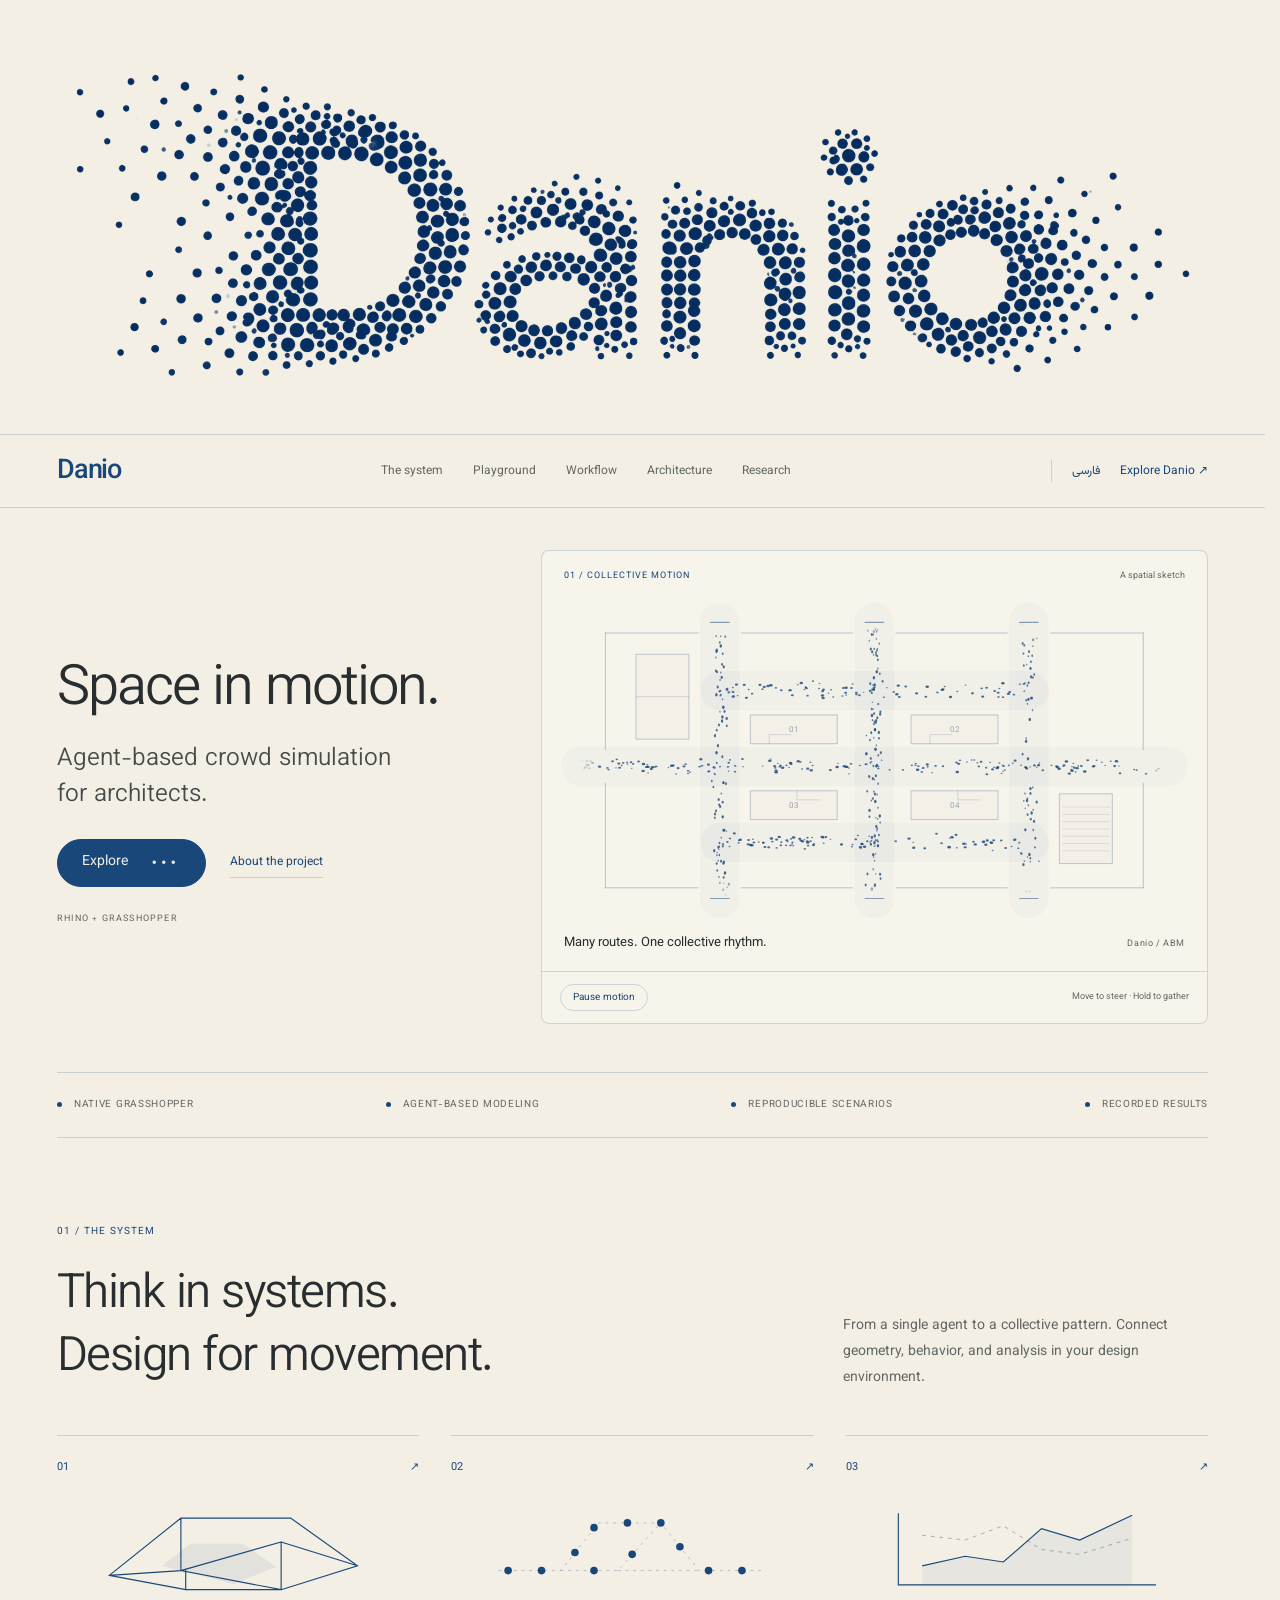
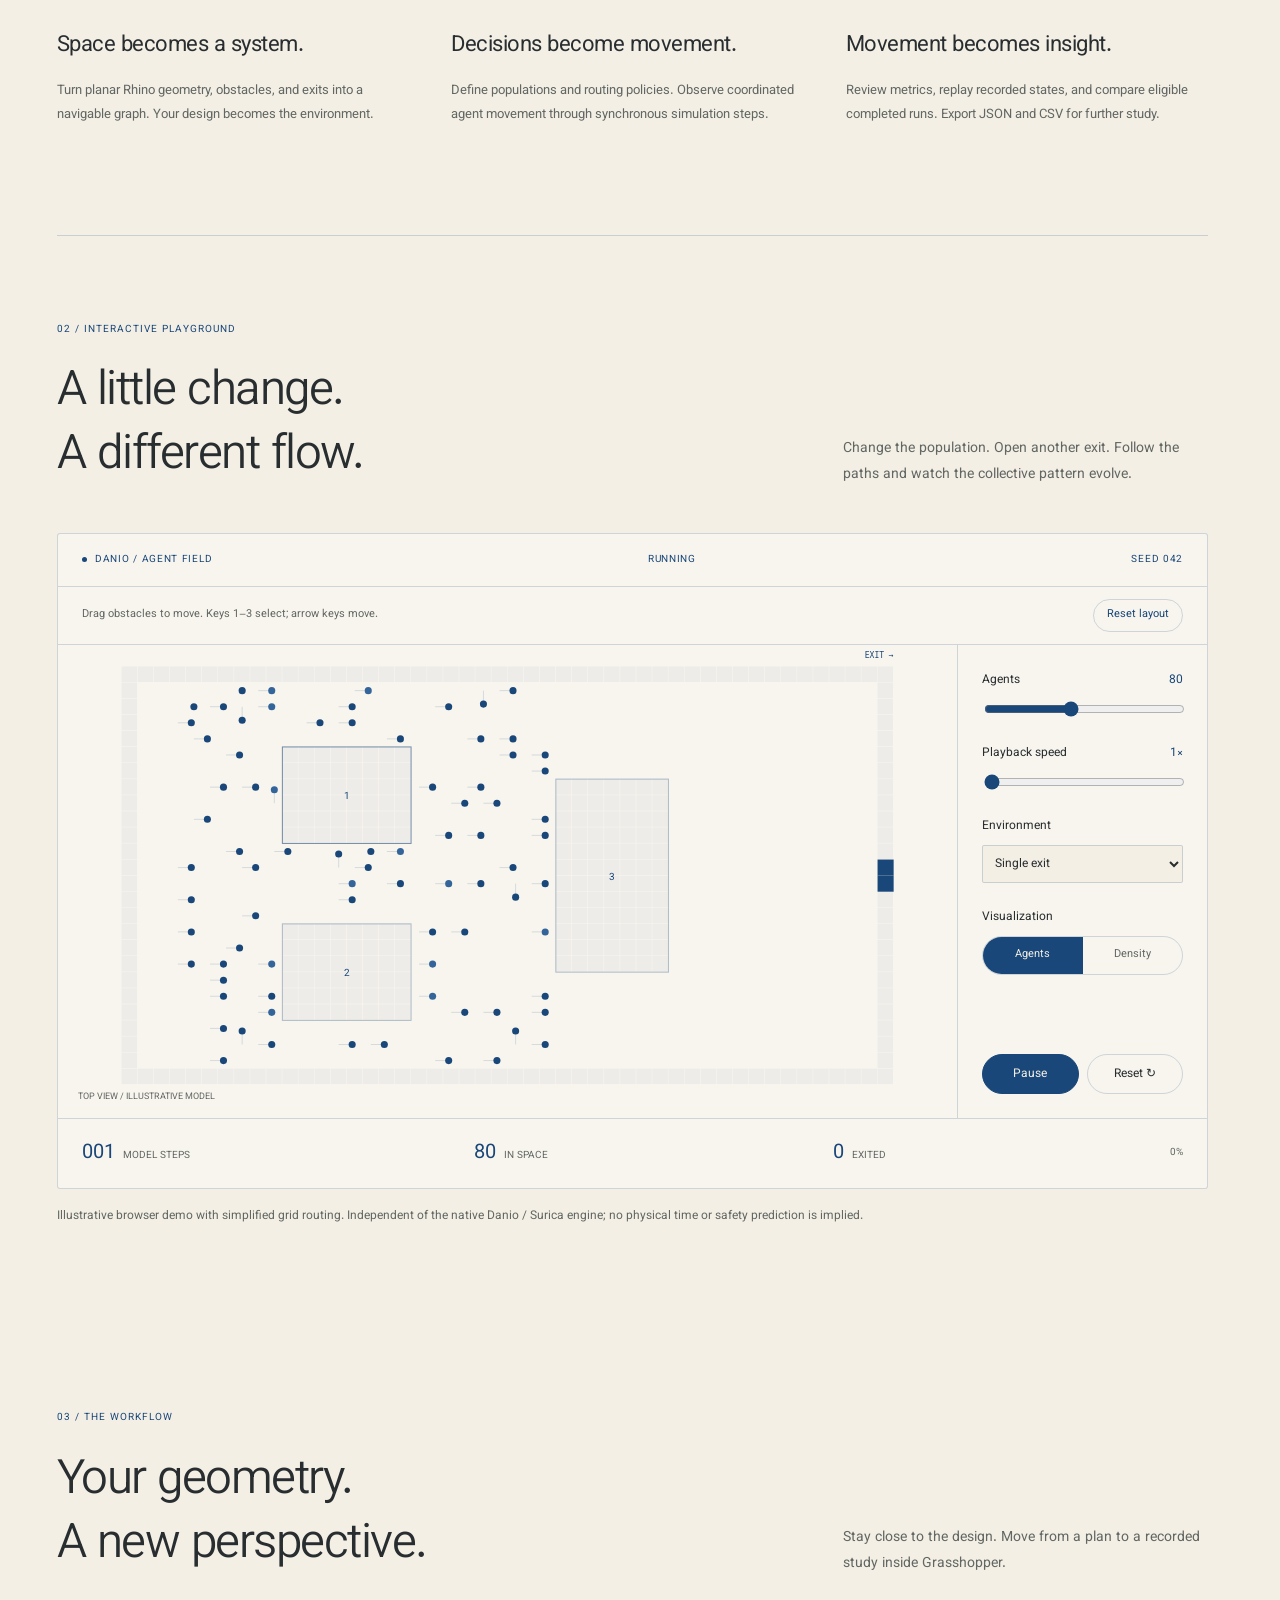
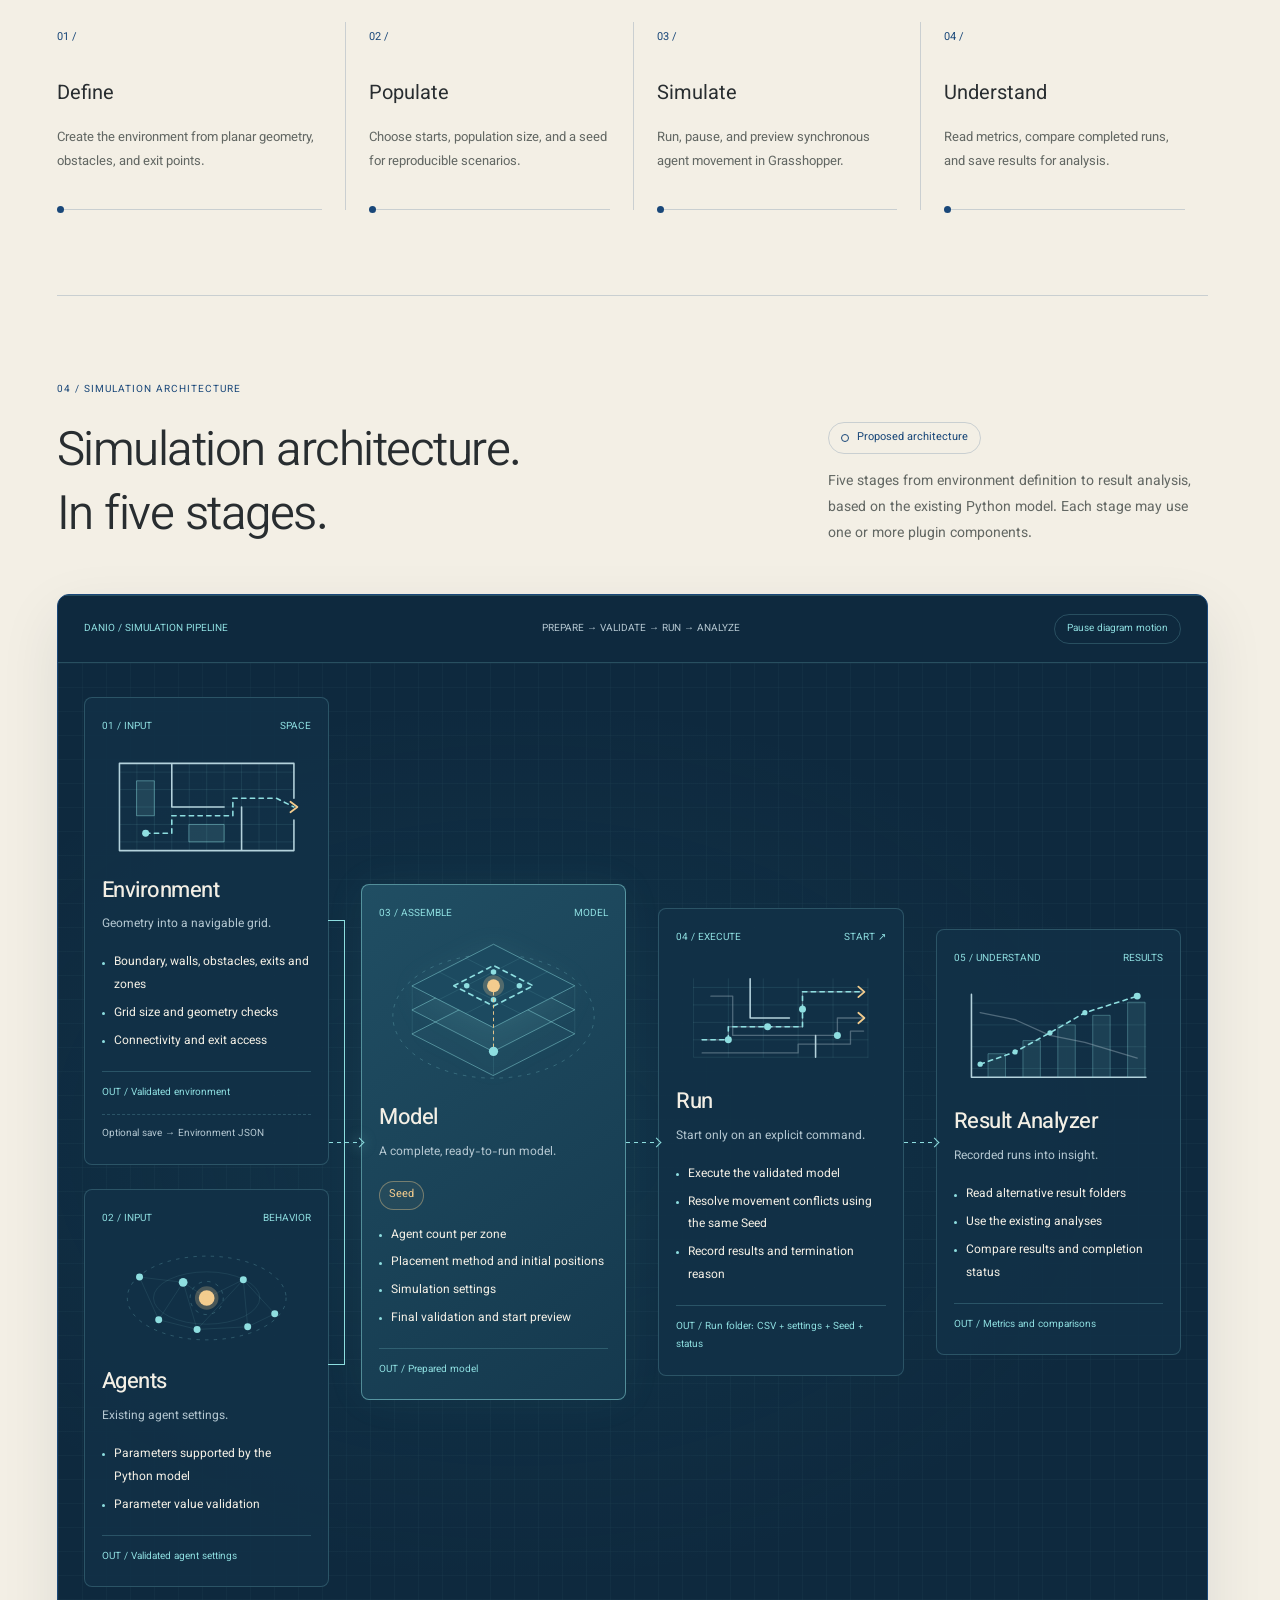
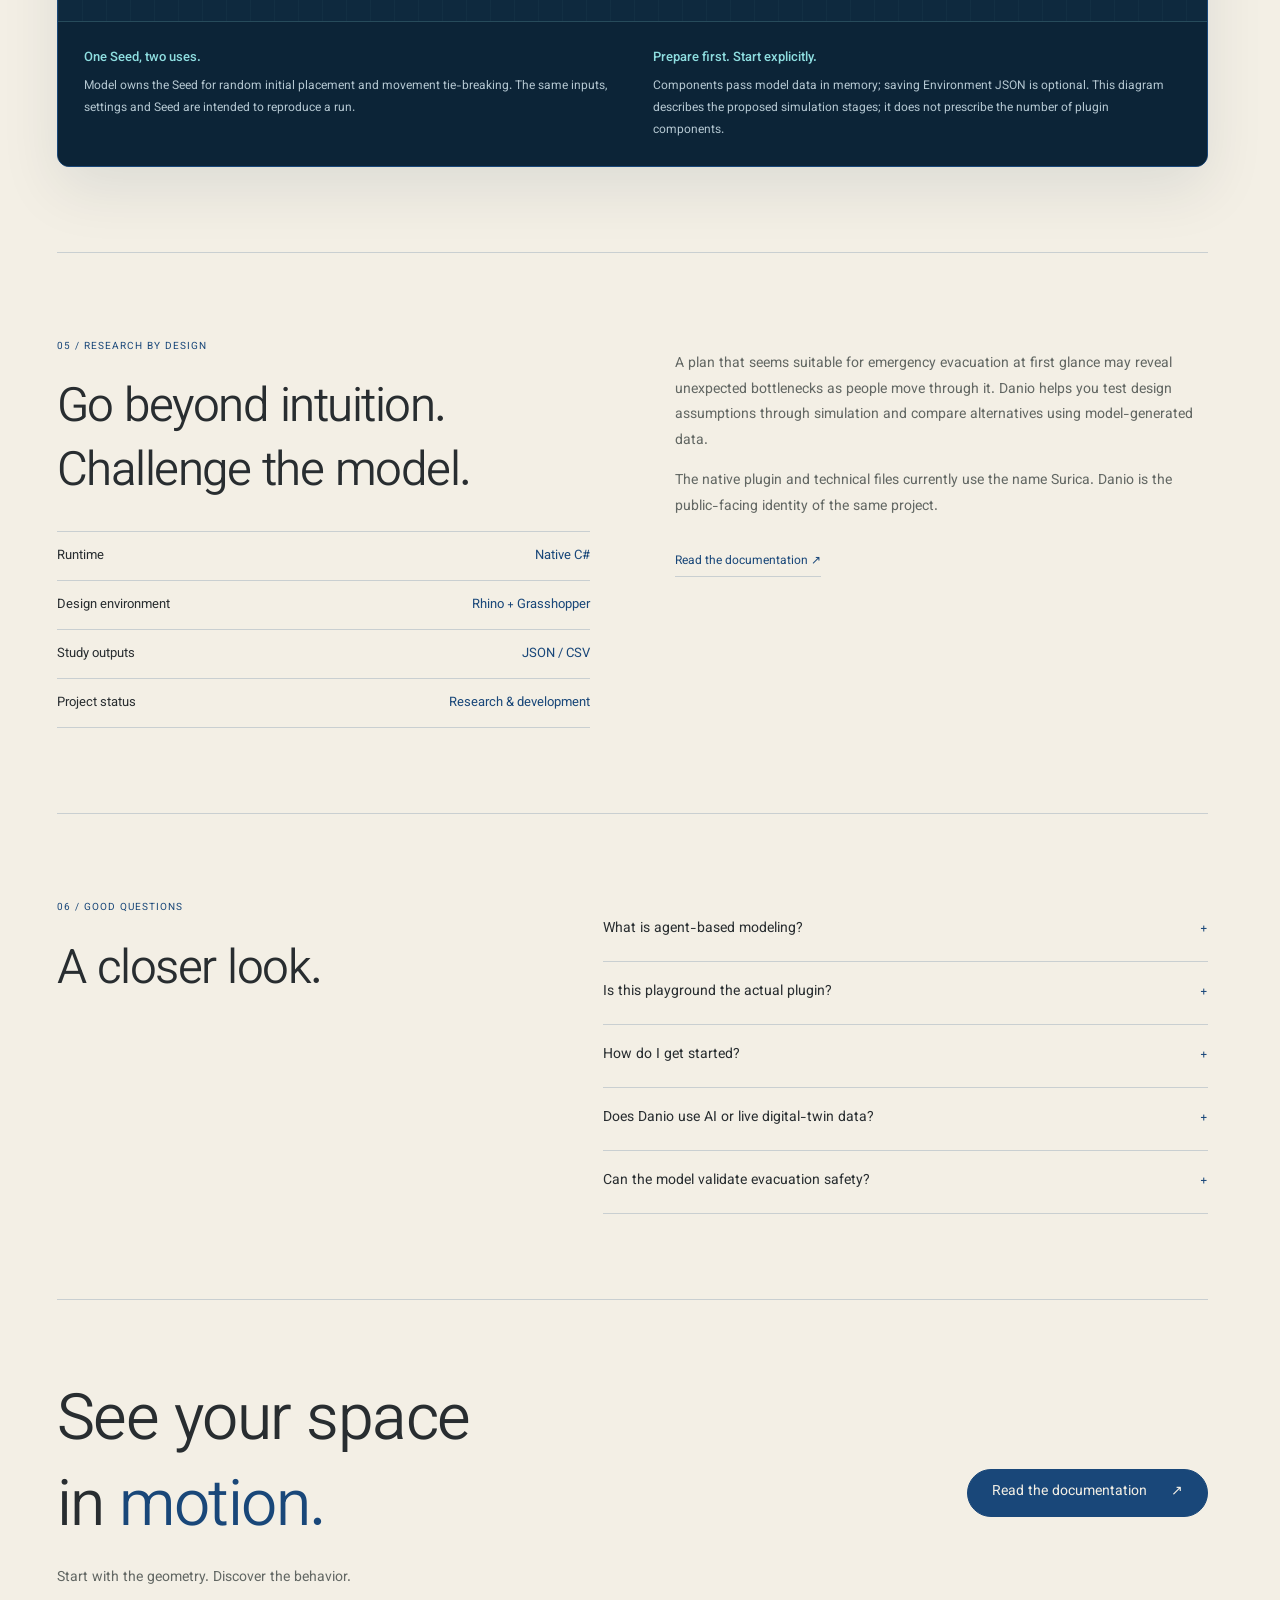
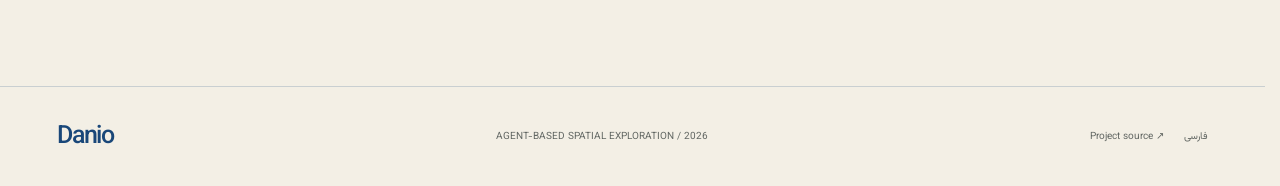
==== commit 5d08464b: "Refine research copy around testing design intuition" ====
--- a/en/index.html
+++ b/en/index.html
@@ -35,7 +35,7 @@
 <figcaption class="architecture-caption" id="architecture-caption"><p><strong>One Seed, two uses.</strong>Model owns the Seed for random initial placement and movement tie-breaking. The same inputs, settings and Seed are intended to reproduce a run.</p><p><strong>Prepare first. Start explicitly.</strong>Components pass model data in memory; saving Environment JSON is optional. This diagram describes the proposed simulation stages; it does not prescribe the number of plugin components.</p></figcaption>
 </figure>
 </section>
-<section class="section research" id="research"><div class="reveal"><div class="eyebrow">05 / RESEARCH BY DESIGN</div><h2>Observe carefully.<br>Question the model.</h2><div class="research-list"><div><span>Runtime</span><span>Native C#</span></div><div><span>Design environment</span><span>Rhino + Grasshopper</span></div><div><span>Study outputs</span><span>JSON / CSV</span></div><div><span>Project status</span><span>Research & development</span></div></div></div><div class="reveal"><p>Danio explores the relationship between spatial configurations and collective movement. It brings scenario building, simulation, and recorded analysis into a connected workflow.</p><p>The native plugin and technical files currently use the name Surica. Danio is the public-facing identity of the same project.</p><div class="actions"><a class="text-link" href="https://github.com/imahdiehm/danio/blob/main/plugin/README.md">Read the documentation ↗</a></div></div></section>
+<section class="section research" id="research"><div class="reveal"><div class="eyebrow">05 / RESEARCH BY DESIGN</div><h2>Go beyond intuition.<br>Challenge the model.</h2><div class="research-list"><div><span>Runtime</span><span>Native C#</span></div><div><span>Design environment</span><span>Rhino + Grasshopper</span></div><div><span>Study outputs</span><span>JSON / CSV</span></div><div><span>Project status</span><span>Research & development</span></div></div></div><div class="reveal"><p>A plan that seems suitable for emergency evacuation at first glance may reveal unexpected bottlenecks as people move through it. Danio helps you test design assumptions through simulation and compare alternatives using model-generated data.</p><p>The native plugin and technical files currently use the name Surica. Danio is the public-facing identity of the same project.</p><div class="actions"><a class="text-link" href="https://github.com/imahdiehm/danio/blob/main/plugin/README.md">Read the documentation ↗</a></div></div></section>
 <section class="section faq-layout"><div><div class="eyebrow">06 / GOOD QUESTIONS</div><h2>A closer look.</h2></div><div><details><summary>What is agent-based modeling?</summary><p>An approach that represents individuals as agents with local rules. Their interactions with the environment and one another produce collective patterns that can be studied.</p></details><details><summary>Is this playground the actual plugin?</summary><p>No. This browser illustration uses a small grid and simplified routing to explain the idea. The native C# plugin has its own simulation policy, recording, metrics, and validation routes.</p></details><details><summary>How do I get started?</summary><p>The technical guide describes building the single Surica.gha file and loading it into Grasshopper. You need Windows, the .NET SDK, and the installed Rhino SDK to build the current plugin. No public binary download is provided here.</p></details><details><summary>Does Danio use AI or live digital-twin data?</summary><p>The current native workflow uses rule-based agents and recorded simulation results. The animated floor plan is a concept illustration; no machine-learning inference, sensor connection, or live physical synchronization is included.</p></details><details><summary>Can the model validate evacuation safety?</summary><p>The project supports research and scenario exploration. Physical calibration and independent behavioral validation are required before using results for safety decisions.</p></details></div></section>
 <section class="closing reveal"><div><h2>See your space<br>in <em>motion.</em></h2><p>Start with the geometry. Discover the behavior.</p></div><a class="button" href="https://github.com/imahdiehm/danio/blob/main/plugin/README.md">Read the documentation <span aria-hidden="true">↗</span></a></section>
 </main><footer class="wrap footer"><a class="brand" href="#main">Danio</a><span>AGENT-BASED SPATIAL EXPLORATION / 2026</span><div class="footer-links"><a href="https://github.com/imahdiehm/danio">Project source ↗</a><a href="../fa/" lang="fa">فارسی</a></div></footer>
